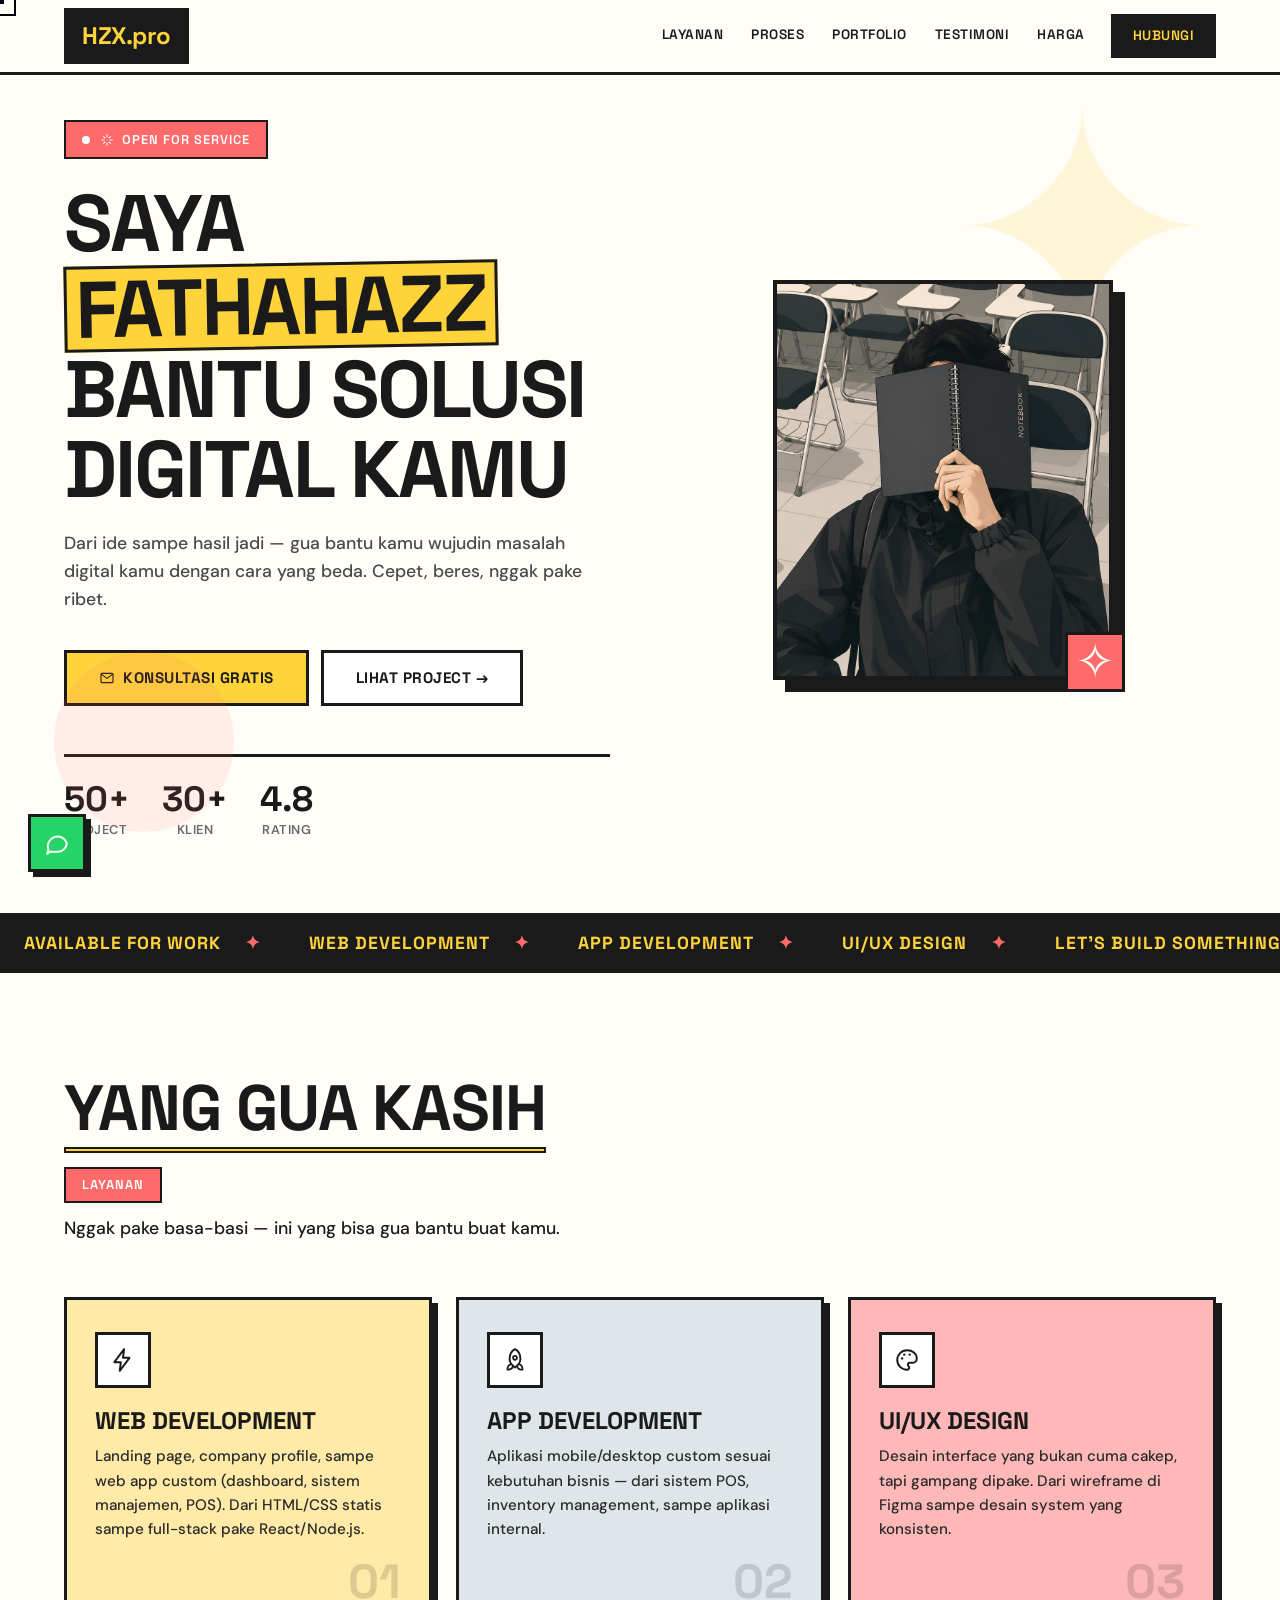
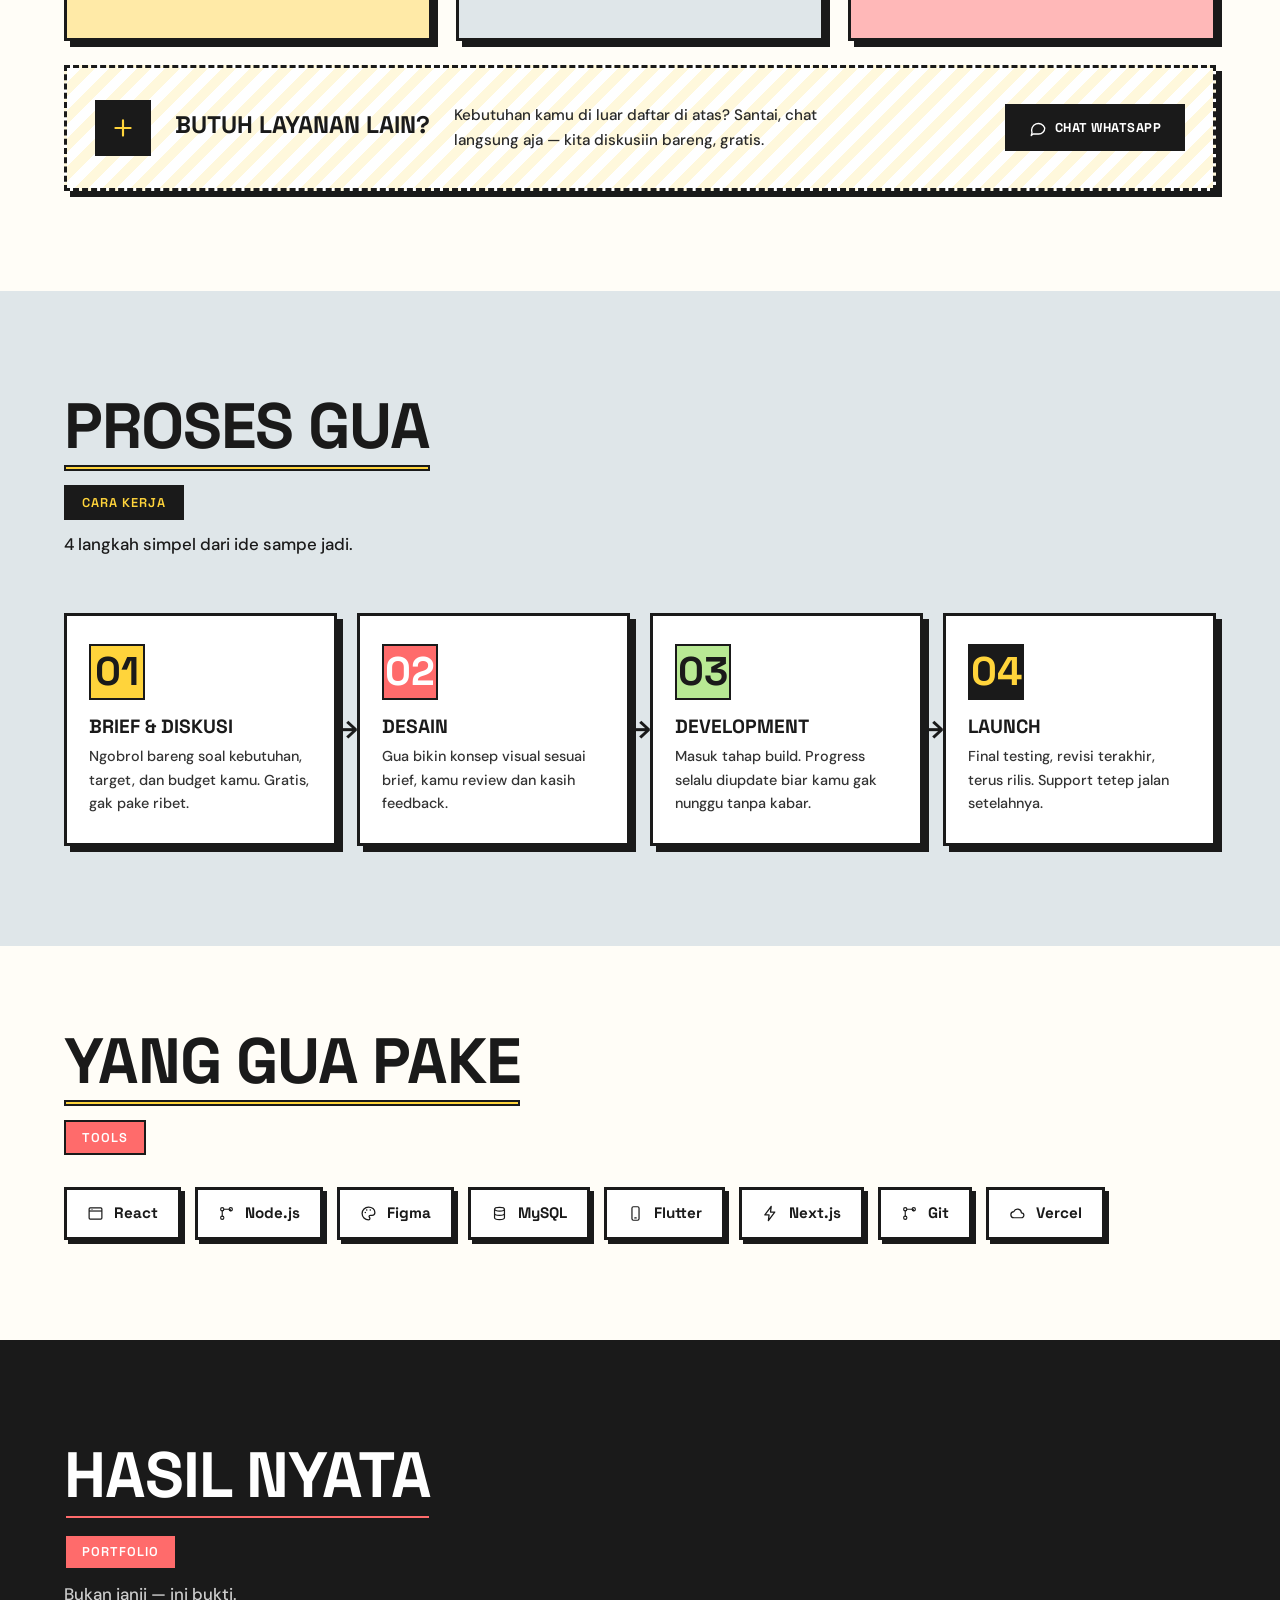
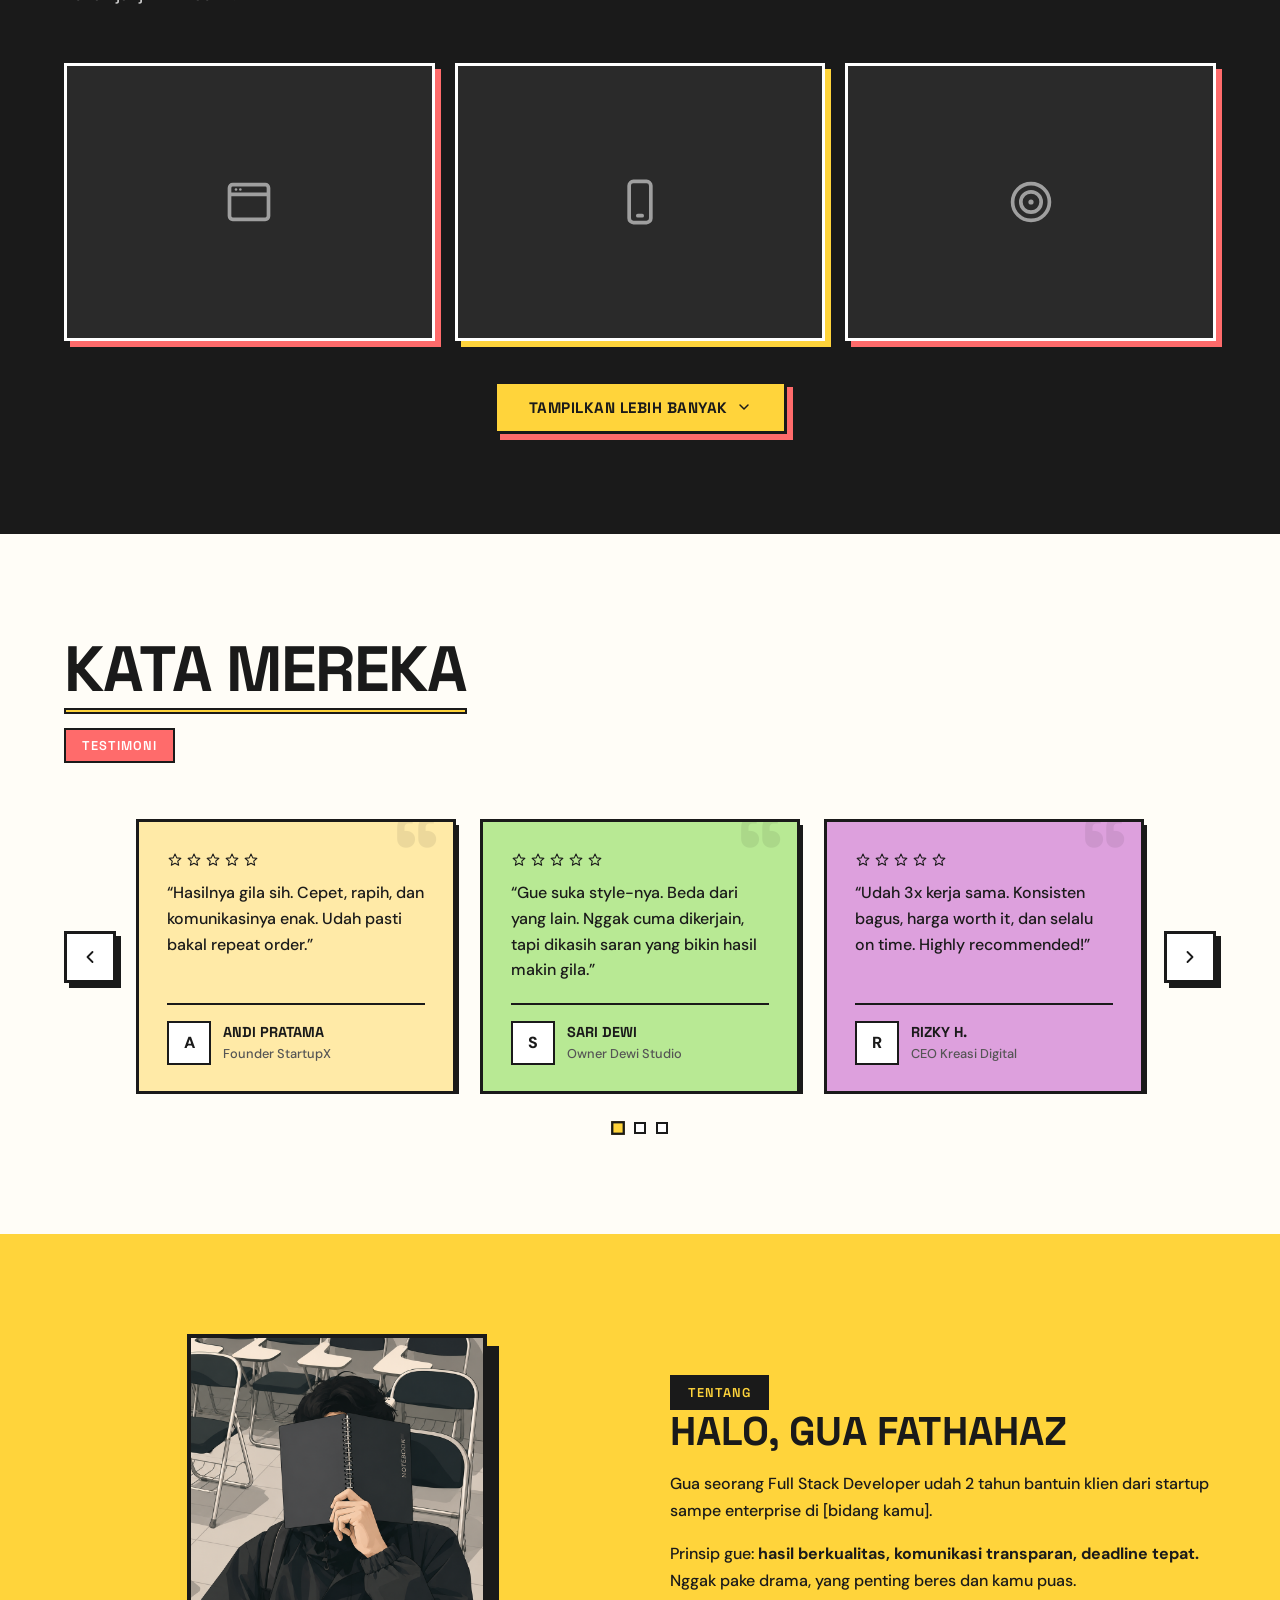
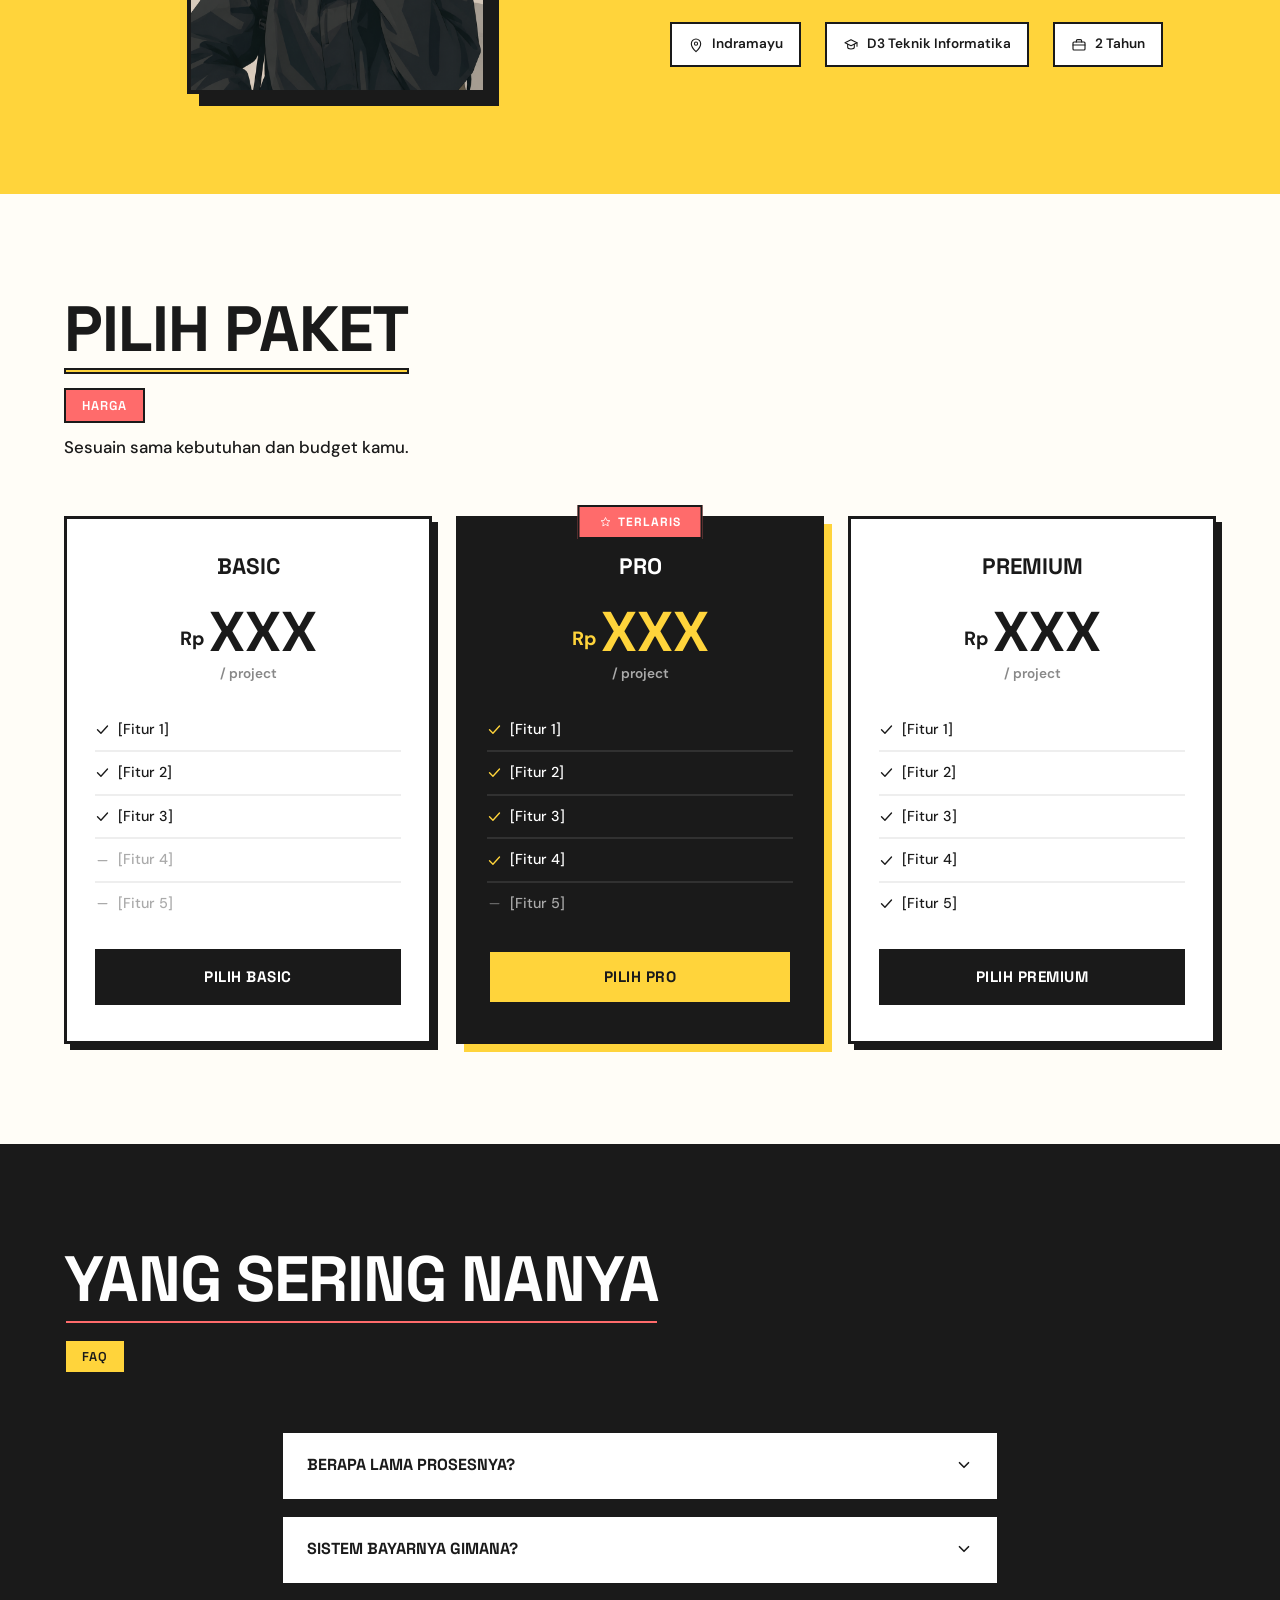
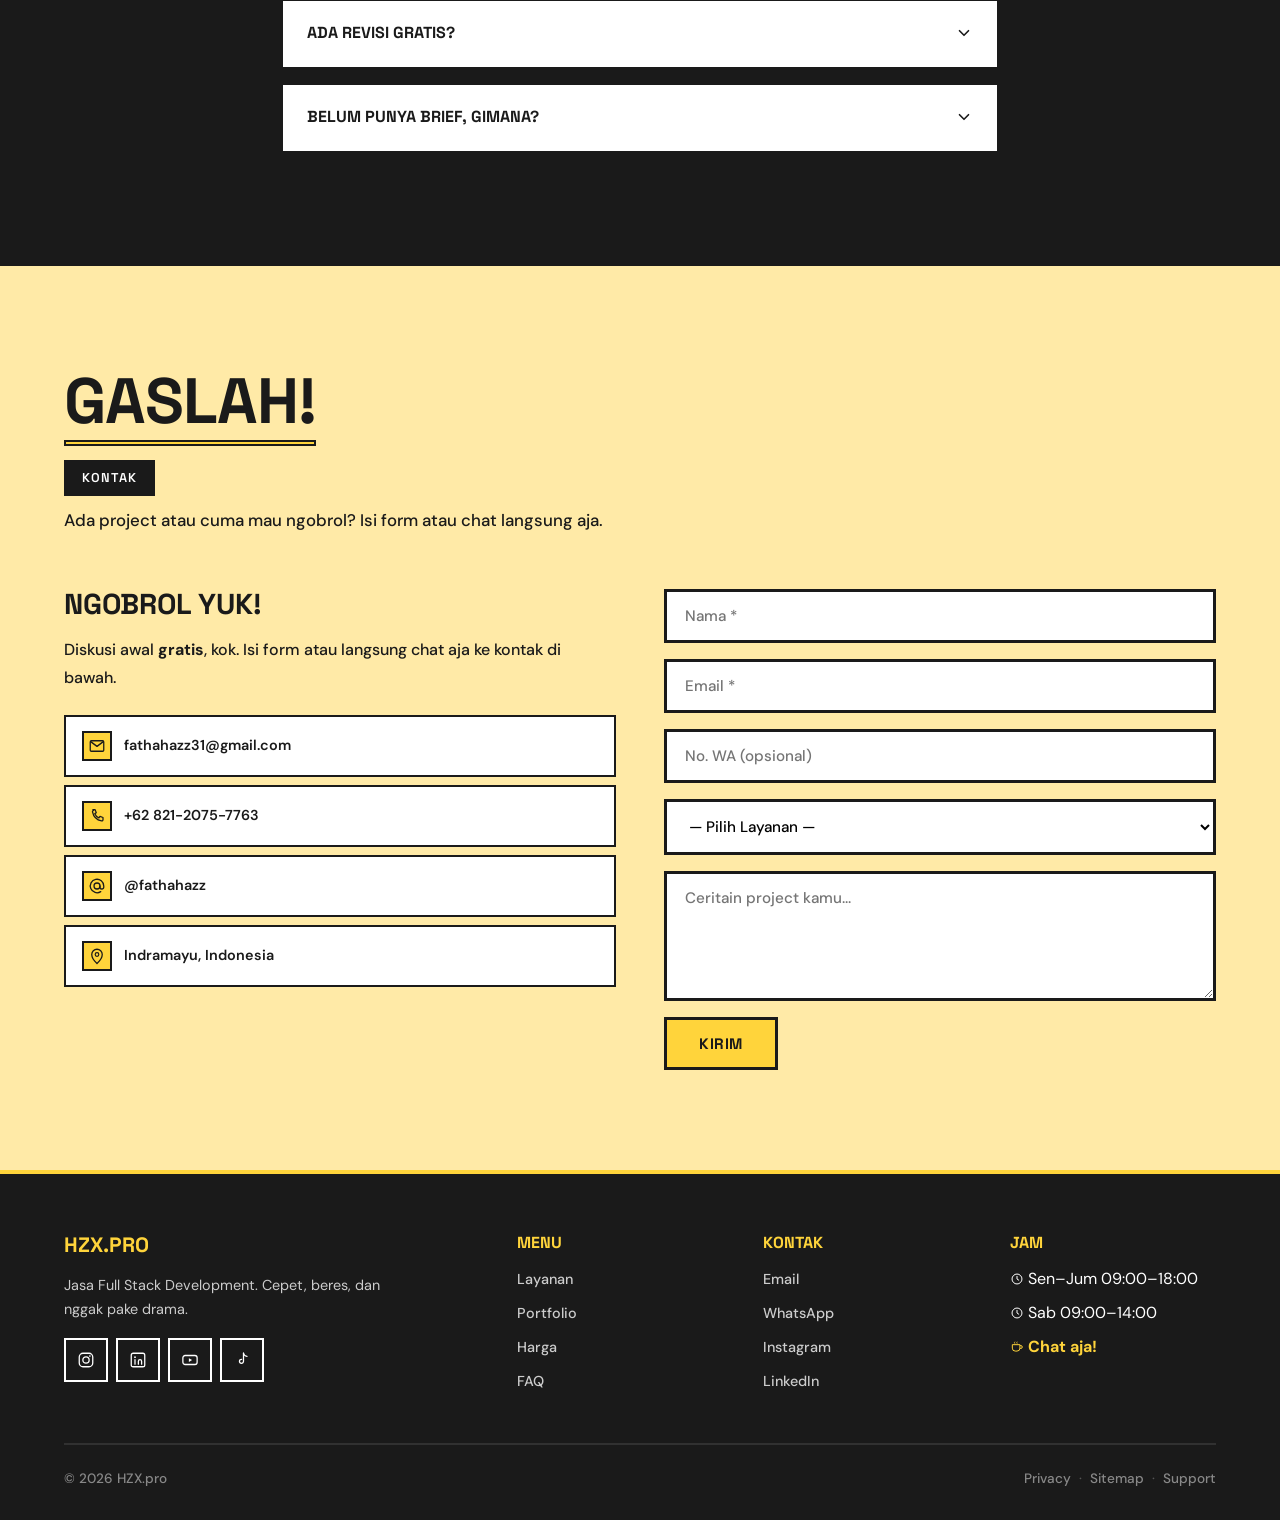
==== index.html @ 19b2bab6 "Add files via upload" ====
<!DOCTYPE html>
<html lang="id">

<head>
    <meta charset="UTF-8" />
    <meta name="viewport" content="width=device-width, initial-scale=1.0" />
    <title>HZXPro — Jasa Digital Solutions</title>
    <link rel="preconnect" href="https://fonts.googleapis.com">
    <link
        href="https://fonts.googleapis.com/css2?family=Inter:wght@700;800;900&family=Space+Grotesk:wght@500;600;700&family=DM+Sans:opsz,wght@9..40,400;9..40,500;9..40,600;9..40,700;9..40,800&display=swap"
        rel="stylesheet">
    <link rel="stylesheet" href="style.css" />
</head>

<body>

    <!-- ===== SVG ICON SPRITE (reusable, natural line icons) ===== -->
    <svg style="display:none">
        <symbol id="ic-sparkle" viewBox="0 0 24 24">
            <path d="M12 3v4M12 17v4M3 12h4M17 12h4M6 6l2.5 2.5M15.5 15.5L18 18M18 6l-2.5 2.5M8.5 15.5L6 18"
                stroke="currentColor" stroke-width="1.8" stroke-linecap="round" />
        </symbol>
        <symbol id="ic-bolt" viewBox="0 0 24 24">
            <path d="M13 2 4 14h6l-1 8 9-12h-6l1-8Z" stroke="currentColor" stroke-width="1.8" stroke-linejoin="round"
                stroke-linecap="round" fill="none" />
        </symbol>
        <symbol id="ic-rocket" viewBox="0 0 24 24">
            <path d="M12 2c3 1.5 5 5 5 9 0 2-1 4-2 5l-3 3-3-3c-1-1-2-3-2-5 0-4 2-7.5 5-9Z" stroke="currentColor"
                stroke-width="1.8" stroke-linejoin="round" fill="none" />
            <circle cx="12" cy="10" r="1.8" stroke="currentColor" stroke-width="1.6" fill="none" />
            <path d="M8 16c-2 0.5-3 2-3 5 3 0 4.5-1 5-3M16 16c2 0.5 3 2 3 5-3 0-4.5-1-5-3" stroke="currentColor"
                stroke-width="1.6" stroke-linecap="round" fill="none" />
        </symbol>
        <symbol id="ic-palette" viewBox="0 0 24 24">
            <path
                d="M12 3a9 9 0 1 0 0 18c1.2 0 2-1 2-2 0-.6-.3-1-.6-1.4-.3-.4-.6-.8-.6-1.3 0-1 .8-1.8 1.8-1.8H17a4 4 0 0 0 4-4c0-4.4-4-7.5-9-7.5Z"
                stroke="currentColor" stroke-width="1.8" stroke-linejoin="round" fill="none" />
            <circle cx="7.5" cy="10.5" r="1.1" fill="currentColor" />
            <circle cx="9.5" cy="7" r="1.1" fill="currentColor" />
            <circle cx="14.5" cy="7" r="1.1" fill="currentColor" />
        </symbol>
        <symbol id="ic-plus" viewBox="0 0 24 24">
            <path d="M12 5v14M5 12h14" stroke="currentColor" stroke-width="2" stroke-linecap="round" />
        </symbol>
        <symbol id="ic-chat" viewBox="0 0 24 24">
            <path d="M21 12a8 8 0 0 1-8 8H5.5L3 22l1-3.8A8 8 0 1 1 21 12Z" stroke="currentColor" stroke-width="1.8"
                stroke-linejoin="round" fill="none" />
        </symbol>
        <symbol id="ic-arrow-up" viewBox="0 0 24 24">
            <path d="M12 19V5M5 12l7-7 7 7" stroke="currentColor" stroke-width="2.2" stroke-linecap="round"
                stroke-linejoin="round" fill="none" />
        </symbol>
        <symbol id="ic-mail" viewBox="0 0 24 24">
            <rect x="3" y="5" width="18" height="14" rx="1.5" stroke="currentColor" stroke-width="1.7" fill="none" />
            <path d="m4 6.5 8 6 8-6" stroke="currentColor" stroke-width="1.7" stroke-linecap="round"
                stroke-linejoin="round" fill="none" />
        </symbol>
        <symbol id="ic-phone" viewBox="0 0 24 24">
            <path
                d="M6.5 3.5h3l1.5 4-2 1.5a11 11 0 0 0 5.5 5.5l1.5-2 4 1.5v3c0 1-.9 1.8-1.9 1.6-6-1.2-10.9-6-12.1-12.1-.2-1 .6-1.9 1.6-1.9Z"
                stroke="currentColor" stroke-width="1.7" stroke-linejoin="round" fill="none" />
        </symbol>
        <symbol id="ic-at" viewBox="0 0 24 24">
            <circle cx="12" cy="12" r="4" stroke="currentColor" stroke-width="1.7" fill="none" />
            <path d="M16 12v1.5a2.5 2.5 0 0 0 5 0V12a9 9 0 1 0-4 7.5" stroke="currentColor" stroke-width="1.7"
                stroke-linecap="round" fill="none" />
        </symbol>
        <symbol id="ic-pin" viewBox="0 0 24 24">
            <path d="M12 22s7-6.5 7-12a7 7 0 1 0-14 0c0 5.5 7 12 7 12Z" stroke="currentColor" stroke-width="1.7"
                stroke-linejoin="round" fill="none" />
            <circle cx="12" cy="10" r="2.4" stroke="currentColor" stroke-width="1.6" fill="none" />
        </symbol>
        <symbol id="ic-cap" viewBox="0 0 24 24">
            <path d="m12 4 9 4.5-9 4.5-9-4.5Z" stroke="currentColor" stroke-width="1.7" stroke-linejoin="round"
                fill="none" />
            <path d="M7 11v4.5c0 1.4 2.2 2.5 5 2.5s5-1.1 5-2.5V11" stroke="currentColor" stroke-width="1.6"
                stroke-linecap="round" fill="none" />
            <path d="M21 8.5V14" stroke="currentColor" stroke-width="1.6" stroke-linecap="round" />
        </symbol>
        <symbol id="ic-briefcase" viewBox="0 0 24 24">
            <rect x="3" y="7.5" width="18" height="12" rx="1.5" stroke="currentColor" stroke-width="1.7" fill="none" />
            <path d="M8 7.5V6a2 2 0 0 1 2-2h4a2 2 0 0 1 2 2v1.5M3 12h18" stroke="currentColor" stroke-width="1.7"
                stroke-linecap="round" fill="none" />
        </symbol>
        <symbol id="ic-instagram" viewBox="0 0 24 24">
            <rect x="3" y="3" width="18" height="18" rx="5" stroke="currentColor" stroke-width="1.7" fill="none" />
            <circle cx="12" cy="12" r="4.2" stroke="currentColor" stroke-width="1.7" fill="none" />
            <circle cx="17.2" cy="6.8" r="1.1" fill="currentColor" />
        </symbol>
        <symbol id="ic-linkedin" viewBox="0 0 24 24">
            <rect x="3" y="3" width="18" height="18" rx="2.5" stroke="currentColor" stroke-width="1.7" fill="none" />
            <circle cx="8" cy="8.2" r="1.2" fill="currentColor" />
            <path d="M8 11.5v6M12.5 17.5v-3.7c0-1.3.9-2.3 2.2-2.3s2.1 1 2.1 2.3v3.7" stroke="currentColor"
                stroke-width="1.7" stroke-linecap="round" fill="none" />
            <path d="M8 11.5h0" stroke="currentColor" stroke-width="1.7" />
        </symbol>
        <symbol id="ic-youtube" viewBox="0 0 24 24">
            <rect x="2.5" y="6" width="19" height="12" rx="3" stroke="currentColor" stroke-width="1.7" fill="none" />
            <path d="M10.5 9.5v5l4.3-2.5Z" fill="currentColor" />
        </symbol>
        <symbol id="ic-tiktok" viewBox="0 0 24 24">
            <path d="M14 3v10.8a2.7 2.7 0 1 1-2.5-2.7" stroke="currentColor" stroke-width="1.7" stroke-linecap="round"
                fill="none" />
            <path d="M14 3c.4 2.4 2.1 4 4.6 4.2" stroke="currentColor" stroke-width="1.7" stroke-linecap="round"
                fill="none" />
        </symbol>
        <symbol id="ic-window" viewBox="0 0 24 24">
            <rect x="3" y="4" width="18" height="16" rx="1.5" stroke="currentColor" stroke-width="1.7" fill="none" />
            <path d="M3 8.5h18" stroke="currentColor" stroke-width="1.7" />
            <circle cx="6" cy="6.2" r=".6" fill="currentColor" />
            <circle cx="8" cy="6.2" r=".6" fill="currentColor" />
        </symbol>
        <symbol id="ic-mobile" viewBox="0 0 24 24">
            <rect x="7" y="2.5" width="10" height="19" rx="2" stroke="currentColor" stroke-width="1.7" fill="none" />
            <path d="M11 18.3h2" stroke="currentColor" stroke-width="1.7" stroke-linecap="round" />
        </symbol>
        <symbol id="ic-target" viewBox="0 0 24 24">
            <circle cx="12" cy="12" r="8.5" stroke="currentColor" stroke-width="1.7" fill="none" />
            <circle cx="12" cy="12" r="4.7" stroke="currentColor" stroke-width="1.7" fill="none" />
            <circle cx="12" cy="12" r="1.2" fill="currentColor" />
        </symbol>
        <symbol id="ic-camera" viewBox="0 0 24 24">
            <path d="M4 8h3l1.5-2h7L17 8h3a1 1 0 0 1 1 1v9a1 1 0 0 1-1 1H4a1 1 0 0 1-1-1V9a1 1 0 0 1 1-1Z"
                stroke="currentColor" stroke-width="1.7" stroke-linejoin="round" fill="none" />
            <circle cx="12" cy="13" r="3.3" stroke="currentColor" stroke-width="1.7" fill="none" />
        </symbol>
        <symbol id="ic-pencil" viewBox="0 0 24 24">
            <path d="m4 20 1-4.5L15.5 5 19 8.5 8.5 19 4 20Z" stroke="currentColor" stroke-width="1.7"
                stroke-linejoin="round" fill="none" />
            <path d="M13.5 6.7 17.3 10.5" stroke="currentColor" stroke-width="1.7" stroke-linecap="round" />
        </symbol>
        <symbol id="ic-star" viewBox="0 0 24 24">
            <path d="m12 3 2.6 5.8 6.2.6-4.7 4.2 1.4 6.2L12 16.9 6.5 19.8l1.4-6.2L3.2 9.4l6.2-.6Z" stroke="currentColor"
                stroke-width="1.6" stroke-linejoin="round" fill="none" />
        </symbol>
        <symbol id="ic-user" viewBox="0 0 24 24">
            <circle cx="12" cy="8" r="4" stroke="currentColor" stroke-width="1.7" fill="none" />
            <path d="M4.5 20c1.2-4 4-6 7.5-6s6.3 2 7.5 6" stroke="currentColor" stroke-width="1.7"
                stroke-linecap="round" fill="none" />
        </symbol>
        <symbol id="ic-check" viewBox="0 0 24 24">
            <path d="m4 12.5 5.5 5.5L20 6.5" stroke="currentColor" stroke-width="2.2" stroke-linecap="round"
                stroke-linejoin="round" fill="none" />
        </symbol>
        <symbol id="ic-minus" viewBox="0 0 24 24">
            <path d="M5 12h14" stroke="currentColor" stroke-width="2" stroke-linecap="round" />
        </symbol>
        <symbol id="ic-chevron" viewBox="0 0 24 24">
            <path d="m6 9 6 6 6-6" stroke="currentColor" stroke-width="2.2" stroke-linecap="round"
                stroke-linejoin="round" fill="none" />
        </symbol>
        <symbol id="ic-chevron-left" viewBox="0 0 24 24">
            <path d="m15 6-6 6 6 6" stroke="currentColor" stroke-width="2.2" stroke-linecap="round"
                stroke-linejoin="round" fill="none" />
        </symbol>
        <symbol id="ic-chevron-right" viewBox="0 0 24 24">
            <path d="m9 6 6 6-6 6" stroke="currentColor" stroke-width="2.2" stroke-linecap="round"
                stroke-linejoin="round" fill="none" />
        </symbol>
        <symbol id="ic-clock" viewBox="0 0 24 24">
            <circle cx="12" cy="12" r="8.5" stroke="currentColor" stroke-width="1.7" fill="none" />
            <path d="M12 7.5V12l3 2" stroke="currentColor" stroke-width="1.7" stroke-linecap="round" fill="none" />
        </symbol>
        <symbol id="ic-coffee" viewBox="0 0 24 24">
            <path d="M4 8h13v6a5 5 0 0 1-5 5H9a5 5 0 0 1-5-5V8Z" stroke="currentColor" stroke-width="1.7"
                stroke-linejoin="round" fill="none" />
            <path d="M17 9.5h1.5a2.5 2.5 0 0 1 0 5H17" stroke="currentColor" stroke-width="1.7" fill="none" />
            <path d="M8 3.5c-.6.8-.6 1.4 0 2.2M12 3.5c-.6.8-.6 1.4 0 2.2" stroke="currentColor" stroke-width="1.5"
                stroke-linecap="round" />
        </symbol>
        <symbol id="ic-git" viewBox="0 0 24 24">
            <circle cx="6" cy="6" r="2.3" stroke="currentColor" stroke-width="1.6" fill="none" />
            <circle cx="6" cy="18" r="2.3" stroke="currentColor" stroke-width="1.6" fill="none" />
            <circle cx="18" cy="6" r="2.3" stroke="currentColor" stroke-width="1.6" fill="none" />
            <path d="M6 8.3v7.4M8.3 6H16a2 2 0 0 1 2 2v0" stroke="currentColor" stroke-width="1.6"
                stroke-linecap="round" fill="none" />
        </symbol>
        <symbol id="ic-cloud" viewBox="0 0 24 24">
            <path d="M7 18h10.5a3.5 3.5 0 0 0 0-7 5.5 5.5 0 0 0-10.6-1.7A4 4 0 0 0 7 18Z" stroke="currentColor"
                stroke-width="1.7" stroke-linejoin="round" fill="none" />
        </symbol>
        <symbol id="ic-db" viewBox="0 0 24 24">
            <ellipse cx="12" cy="6" rx="7" ry="2.6" stroke="currentColor" stroke-width="1.7" fill="none" />
            <path d="M5 6v6c0 1.4 3.1 2.6 7 2.6s7-1.2 7-2.6V6M5 12v6c0 1.4 3.1 2.6 7 2.6s7-1.2 7-2.6v-6"
                stroke="currentColor" stroke-width="1.7" fill="none" />
        </symbol>
    </svg>

    <!-- ===== CUSTOM CURSOR ===== -->
    <div class="cursor-dot" id="cursorDot"></div>
    <div class="cursor-outline" id="cursorOutline"></div>
    <div class="scroll-progress" id="scrollProgress"></div>

    <!-- ===== NAVBAR ===== -->
    <nav class="navbar" id="navbar">
        <div class="container">
            <a href="index.html" class="logo">HZX.pro</a>
            <div class="nav-links" id="navLinks">
                <a href="#services">Layanan</a>
                <a href="#process">Proses</a>
                <a href="#portfolio">Portfolio</a>
                <a href="#testimonials">Testimoni</a>
                <a href="#pricing">Harga</a>
                <a href="#contact" class="nav-cta">Hubungi</a>
            </div>
            <button class="hamburger" id="hamburger" aria-label="Menu">
                <span></span><span></span><span></span>
            </button>
        </div>
    </nav>

    <!-- ===== HERO ===== -->
    <section class="hero" id="home">
        <div class="container hero-grid">
            <div>
                <div class="hero-badge"><svg class="ic" width="14" height="14">
                        <use href="#ic-sparkle" /></svg> OPEN FOR SERVICE</div>
                <h1>
                    SAYA <span class="highlight">FATHAHAZZ</span><br />
                    BANTU SOLUSI DIGITAL KAMU
                </h1>
                <p>
                    Dari ide sampe hasil jadi — gua bantu kamu wujudin masalah digital kamu
                    dengan cara yang beda. Cepet, beres, nggak pake ribet.
                </p>
                <div class="hero-buttons">
                    <a href="#contact" class="neo-btn neo-btn-primary"><svg class="ic" width="16" height="16">
                            <use href="#ic-mail" /></svg> Konsultasi Gratis</a>
                    <a href="#portfolio" class="neo-btn">Lihat Project →</a>
                </div>
                <div class="hero-stats">
                    <div><span class="num">50+</span><span class="lbl">Project</span></div>
                    <div><span class="num">30+</span><span class="lbl">Klien</span></div>
                    <div><span class="num">4.8</span><span class="lbl">Rating</span></div>
                </div>
            </div>
            <div class="hero-image">
                <div class="avatar-box">
                    <div class="avatar-frame">
                        <img src="asset/hazz1.png" alt="Avatar" class="avatar" />
                    </div>
                </div>
            </div>
        </div>
    </section>

    <!-- ===== MARQUEE ===== -->
    <div class="marquee-strip">
        <div class="marquee-track">
            <span>Available For Work</span>
            <span>Web Development</span>
            <span>App Development</span>
            <span>UI/UX Design</span>
            <span>Let's Build Something</span>
            <span>Available For Work</span>
            <span>Web Development</span>
            <span>App Development</span>
            <span>UI/UX Design</span>
            <span>Let's Build Something</span>
        </div>
    </div>

    <!-- ===== LAYANAN ===== -->
    <section class="services" id="services">
        <div class="container">
            <div class="section-header reveal">
                <h2 class="section-title">Yang Gua Kasih</h2>
                <span class="neo-tag" style="background:#FF6B6B;">Layanan</span>
                <p style="font-weight:500;font-size:1.1rem;margin-top:12px;max-width:500px;">Nggak pake basa-basi — ini
                    yang bisa gua bantu buat kamu.</p>
            </div>
            <div class="services-grid">
                <div class="service-card reveal">
                    <div class="service-icon"><svg class="ic" width="26" height="26">
                            <use href="#ic-bolt" /></svg></div>
                    <h3>Web Development</h3>
                    <p>Landing page, company profile, sampe web app custom (dashboard, sistem manajemen, POS). Dari
                        HTML/CSS statis sampe full-stack pake React/Node.js.</p>
                    <div class="service-num">01</div>
                </div>
                <div class="service-card reveal">
                    <div class="service-icon"><svg class="ic" width="26" height="26">
                            <use href="#ic-rocket" /></svg></div>
                    <h3>App Development</h3>
                    <p>Aplikasi mobile/desktop custom sesuai kebutuhan bisnis — dari sistem POS, inventory management,
                        sampe aplikasi internal.</p>
                    <div class="service-num">02</div>
                </div>
                <div class="service-card reveal">
                    <div class="service-icon"><svg class="ic" width="26" height="26">
                            <use href="#ic-palette" /></svg></div>
                    <h3>UI/UX Design</h3>
                    <p>Desain interface yang bukan cuma cakep, tapi gampang dipake. Dari wireframe di Figma sampe desain
                        system yang konsisten.</p>
                    <div class="service-num">03</div>
                </div>
                <a href="https://wa.me/6282110757763?text=Halo%2C%20gua%20mau%20nanya%20soal%20layanan%20di%20luar%20yang%20tercantum%20di%20web."
                    target="_blank" rel="noopener" class="service-card service-card-custom reveal">
                    <div class="service-icon service-icon-custom"><svg class="ic" width="26" height="26">
                            <use href="#ic-plus" /></svg></div>
                    <h3>Butuh Layanan Lain?</h3>
                    <p>Kebutuhan kamu di luar daftar di atas? Santai, chat langsung aja — kita diskusiin bareng, gratis.
                    </p>
                    <div class="service-num-cta">
                        <svg class="ic" width="18" height="18">
                            <use href="#ic-chat" /></svg>
                        Chat WhatsApp
                    </div>
                </a>
            </div>
        </div>
    </section>

    <!-- ===== PROSES KERJA ===== -->
    <section class="process" id="process">
        <div class="container">
            <div class="section-header reveal">
                <h2 class="section-title">Proses Gua</h2>
                <span class="neo-tag" style="background:#1a1a1a; color:#FFD43B;">Cara Kerja</span>
                <p style="font-weight:500;font-size:1.05rem;margin-top:12px;max-width:500px;">4 langkah simpel dari ide
                    sampe jadi.</p>
            </div>
            <div class="process-steps">
                <div class="process-step reveal">
                    <div class="step-num">01</div>
                    <h3>Brief & Diskusi</h3>
                    <p>Ngobrol bareng soal kebutuhan, target, dan budget kamu. Gratis, gak pake ribet.</p>
                    <span class="process-arrow">→</span>
                </div>
                <div class="process-step reveal">
                    <div class="step-num">02</div>
                    <h3>Desain</h3>
                    <p>Gua bikin konsep visual sesuai brief, kamu review dan kasih feedback.</p>
                    <span class="process-arrow">→</span>
                </div>
                <div class="process-step reveal">
                    <div class="step-num">03</div>
                    <h3>Development</h3>
                    <p>Masuk tahap build. Progress selalu diupdate biar kamu gak nunggu tanpa kabar.</p>
                    <span class="process-arrow">→</span>
                </div>
                <div class="process-step reveal">
                    <div class="step-num">04</div>
                    <h3>Launch</h3>
                    <p>Final testing, revisi terakhir, terus rilis. Support tetep jalan setelahnya.</p>
                </div>
            </div>
        </div>
    </section>

    <!-- ===== TECH STACK ===== -->
    <section class="stack" id="stack">
        <div class="container">
            <div class="section-header reveal" style="margin-bottom:32px;">
                <h2 class="section-title">Yang Gua Pake</h2>
                <span class="neo-tag" style="background:#FF6B6B;">Tools</span>
            </div>
            <div class="stack-badges reveal">
                <span class="stack-badge"><svg class="ic" width="17" height="17">
                        <use href="#ic-window" /></svg> React</span>
                <span class="stack-badge"><svg class="ic" width="17" height="17">
                        <use href="#ic-git" /></svg> Node.js</span>
                <span class="stack-badge"><svg class="ic" width="17" height="17">
                        <use href="#ic-palette" /></svg> Figma</span>
                <span class="stack-badge"><svg class="ic" width="17" height="17">
                        <use href="#ic-db" /></svg> MySQL</span>
                <span class="stack-badge"><svg class="ic" width="17" height="17">
                        <use href="#ic-mobile" /></svg> Flutter</span>
                <span class="stack-badge"><svg class="ic" width="17" height="17">
                        <use href="#ic-bolt" /></svg> Next.js</span>
                <span class="stack-badge"><svg class="ic" width="17" height="17">
                        <use href="#ic-git" /></svg> Git</span>
                <span class="stack-badge"><svg class="ic" width="17" height="17">
                        <use href="#ic-cloud" /></svg> Vercel</span>
            </div>
        </div>
    </section>

    <!-- ===== PORTFOLIO ===== -->
    <section class="portfolio" id="portfolio">
        <div class="container">
            <div class="section-header reveal">
                <h2 class="section-title">Hasil Nyata</h2>
                <span class="neo-tag" style="background:#FF6B6B;">Portfolio</span>
                <p style="font-weight:500;font-size:1.05rem;margin-top:12px;color:#ccc;max-width:500px;">Bukan janji —
                    ini bukti.</p>
            </div>
            <div class="portfolio-grid" id="portfolioGrid">
                <div class="portfolio-item reveal">
                    <svg class="ic port-icon" width="52" height="52">
                        <use href="#ic-window" /></svg>
                    <div class="overlay">
                        <h4>Project 1</h4>
                        <p>Kategori — 2026</p>
                        <div class="overlay-btns"><a href="#" class="demo-btn" target="_blank" rel="noopener">Demo
                                →</a><a href="case-study.html" class="detail-btn">Detail</a></div>
                    </div>
                </div>
                <div class="portfolio-item reveal">
                    <svg class="ic port-icon" width="52" height="52">
                        <use href="#ic-mobile" /></svg>
                    <div class="overlay">
                        <h4>Project 2</h4>
                        <p>Kategori — 2026</p>
                        <div class="overlay-btns"><a href="#" class="demo-btn" target="_blank" rel="noopener">Demo
                                →</a><a href="case-study.html" class="detail-btn">Detail</a></div>
                    </div>
                </div>
                <div class="portfolio-item reveal">
                    <svg class="ic port-icon" width="52" height="52">
                        <use href="#ic-target" /></svg>
                    <div class="overlay">
                        <h4>Project 3</h4>
                        <p>Kategori — 2026</p>
                        <div class="overlay-btns"><a href="#" class="demo-btn" target="_blank" rel="noopener">Demo
                                →</a><a href="case-study.html" class="detail-btn">Detail</a></div>
                    </div>
                </div>
                <div class="portfolio-item reveal portfolio-extra">
                    <svg class="ic port-icon" width="52" height="52">
                        <use href="#ic-camera" /></svg>
                    <div class="overlay">
                        <h4>Project 4</h4>
                        <p>Kategori — 2026</p>
                        <div class="overlay-btns"><a href="#" class="demo-btn" target="_blank" rel="noopener">Demo
                                →</a><a href="case-study.html" class="detail-btn">Detail</a></div>
                    </div>
                </div>
                <div class="portfolio-item reveal portfolio-extra">
                    <svg class="ic port-icon" width="52" height="52">
                        <use href="#ic-pencil" /></svg>
                    <div class="overlay">
                        <h4>Project 5</h4>
                        <p>Kategori — 2026</p>
                        <div class="overlay-btns"><a href="#" class="demo-btn" target="_blank" rel="noopener">Demo
                                →</a><a href="case-study.html" class="detail-btn">Detail</a></div>
                    </div>
                </div>
                <div class="portfolio-item reveal portfolio-extra">
                    <svg class="ic port-icon" width="52" height="52">
                        <use href="#ic-rocket" /></svg>
                    <div class="overlay">
                        <h4>Project 6</h4>
                        <p>Kategori — 2026</p>
                        <div class="overlay-btns"><a href="#" class="demo-btn" target="_blank" rel="noopener">Demo
                                →</a><a href="case-study.html" class="detail-btn">Detail</a></div>
                    </div>
                </div>
            </div>
            <div class="portfolio-more-wrap">
                <button class="neo-btn neo-btn-primary" id="portfolioMoreBtn">
                    Tampilkan Lebih Banyak
                    <svg class="ic" width="16" height="16" id="portfolioMoreIcon">
                        <use href="#ic-chevron" /></svg>
                </button>
            </div>
        </div>
    </section>

    <!-- ===== TESTIMONIALS ===== -->
    <section class="testimonials" id="testimonials">
        <div class="container">
            <div class="section-header reveal">
                <h2 class="section-title">Kata Mereka</h2>
                <span class="neo-tag" style="background:#FF6B6B;">Testimoni</span>
            </div>

            <div class="testi-carousel reveal" id="testiCarousel">
                <button class="testi-arrow testi-arrow-left" id="testiPrev" aria-label="Sebelumnya">
                    <svg class="ic" width="20" height="20">
                        <use href="#ic-chevron-left" /></svg>
                </button>
                <div class="testi-viewport" id="testiViewport">
                    <div class="testi-track" id="testiTrack"></div>
                </div>
                <button class="testi-arrow testi-arrow-right" id="testiNext" aria-label="Selanjutnya">
                    <svg class="ic" width="20" height="20">
                        <use href="#ic-chevron-right" /></svg>
                </button>
            </div>
            <div class="testi-dots" id="testiDots"></div>
        </div>
    </section>

    <!-- ===== TENTANG ===== -->
    <section class="about" id="about">
        <div class="container about-grid">
            <div class="about-image reveal">
                <div class="avatar-big">
                    <div class="avatar-big-frame">
                        <img src="asset/hazz1.png" alt="Foto" class="avatar-big-img" />
                    </div>
                </div>
            </div>
            <div class="reveal">
                <span class="neo-tag" style="background:#1a1a1a; color:#FFD43B;">Tentang</span>
                <h2>HALO, GUA FATHAHAZ</h2>
                <p>Gua seorang Full Stack Developer udah 2 tahun bantuin klien dari startup sampe enterprise di [bidang
                    kamu].</p>
                <p>Prinsip gue: <strong>hasil berkualitas, komunikasi transparan, deadline tepat.</strong> Nggak pake
                    drama, yang penting beres dan kamu puas.</p>
                <div class="about-details">
                    <div><svg class="ic" width="16" height="16">
                            <use href="#ic-pin" /></svg> Indramayu</div>
                    <div><svg class="ic" width="16" height="16">
                            <use href="#ic-cap" /></svg> D3 Teknik Informatika</div>
                    <div><svg class="ic" width="16" height="16">
                            <use href="#ic-briefcase" /></svg> 2 Tahun</div>
                </div>
            </div>
        </div>
    </section>

    <!-- ===== HARGA ===== -->
    <section class="pricing" id="pricing">
        <div class="container">
            <div class="section-header reveal">
                <h2 class="section-title">Pilih Paket</h2>
                <span class="neo-tag" style="background:#FF6B6B;">Harga</span>
                <p style="font-weight:500;font-size:1.05rem;margin-top:12px;">Sesuain sama kebutuhan dan budget kamu.
                </p>
            </div>
            <div class="pricing-grid">
                <div class="price-card reveal">
                    <h3>Basic</h3>
                    <div class="price-wrap">
                        <span class="currency">Rp</span>
                        <span class="price">XXX</span>
                        <span class="period">/ project</span>
                    </div>
                    <ul>
                        <li><svg class="ic" width="15" height="15">
                                <use href="#ic-check" /></svg> [Fitur 1]</li>
                        <li><svg class="ic" width="15" height="15">
                                <use href="#ic-check" /></svg> [Fitur 2]</li>
                        <li><svg class="ic" width="15" height="15">
                                <use href="#ic-check" /></svg> [Fitur 3]</li>
                        <li class="unavail"><svg class="ic" width="15" height="15">
                                <use href="#ic-minus" /></svg> [Fitur 4]</li>
                        <li class="unavail"><svg class="ic" width="15" height="15">
                                <use href="#ic-minus" /></svg> [Fitur 5]</li>
                    </ul>
                    <a href="#contact" class="neo-btn neo-btn-dark">Pilih Basic</a>
                </div>
                <div class="price-card featured reveal">
                    <span class="popular-badge"><svg class="ic" width="12" height="12">
                            <use href="#ic-star" /></svg> TERLARIS</span>
                    <h3>Pro</h3>
                    <div class="price-wrap">
                        <span class="currency">Rp</span>
                        <span class="price">XXX</span>
                        <span class="period">/ project</span>
                    </div>
                    <ul>
                        <li><svg class="ic" width="15" height="15">
                                <use href="#ic-check" /></svg> [Fitur 1]</li>
                        <li><svg class="ic" width="15" height="15">
                                <use href="#ic-check" /></svg> [Fitur 2]</li>
                        <li><svg class="ic" width="15" height="15">
                                <use href="#ic-check" /></svg> [Fitur 3]</li>
                        <li><svg class="ic" width="15" height="15">
                                <use href="#ic-check" /></svg> [Fitur 4]</li>
                        <li class="unavail"><svg class="ic" width="15" height="15">
                                <use href="#ic-minus" /></svg> [Fitur 5]</li>
                    </ul>
                    <a href="#contact" class="neo-btn neo-btn-primary">Pilih Pro</a>
                </div>
                <div class="price-card reveal">
                    <h3>Premium</h3>
                    <div class="price-wrap">
                        <span class="currency">Rp</span>
                        <span class="price">XXX</span>
                        <span class="period">/ project</span>
                    </div>
                    <ul>
                        <li><svg class="ic" width="15" height="15">
                                <use href="#ic-check" /></svg> [Fitur 1]</li>
                        <li><svg class="ic" width="15" height="15">
                                <use href="#ic-check" /></svg> [Fitur 2]</li>
                        <li><svg class="ic" width="15" height="15">
                                <use href="#ic-check" /></svg> [Fitur 3]</li>
                        <li><svg class="ic" width="15" height="15">
                                <use href="#ic-check" /></svg> [Fitur 4]</li>
                        <li><svg class="ic" width="15" height="15">
                                <use href="#ic-check" /></svg> [Fitur 5]</li>
                    </ul>
                    <a href="#contact" class="neo-btn neo-btn-dark">Pilih Premium</a>
                </div>
            </div>
        </div>
    </section>

    <!-- ===== FAQ ===== -->
    <section class="faq-section" id="faq">
        <div class="container">
            <div class="section-header reveal">
                <h2 class="section-title">Yang Sering Nanya</h2>
                <span class="neo-tag" style="background:#FFD43B; color:#1a1a1a;">FAQ</span>
            </div>
            <div class="faq-list">
                <div class="faq-item reveal">
                    <div class="faq-question">
                        Berapa lama prosesnya?
                        <span class="chevron"><svg class="ic" width="18" height="18">
                                <use href="#ic-chevron" /></svg></span>
                    </div>
                    <div class="faq-answer">
                        Tergantung kompleksitas project. Rata-rata 3–7 hari kerja. Pasti kita diskusi timeline dulu biar
                        cocok.
                    </div>
                </div>
                <div class="faq-item reveal">
                    <div class="faq-question">
                        Sistem bayarnya gimana?
                        <span class="chevron"><svg class="ic" width="18" height="18">
                                <use href="#ic-chevron" /></svg></span>
                    </div>
                    <div class="faq-answer">
                        50% DP dulu, 50% setelah kamu puas. Bisa transfer bank atau e-wallet.
                    </div>
                </div>
                <div class="faq-item reveal">
                    <div class="faq-question">
                        Ada revisi gratis?
                        <span class="chevron"><svg class="ic" width="18" height="18">
                                <use href="#ic-chevron" /></svg></span>
                    </div>
                    <div class="faq-answer">
                        Pasti! Tiap paket include 2–3x revisi. Kalau lebih, diskusi dulu aja.
                    </div>
                </div>
                <div class="faq-item reveal">
                    <div class="faq-question">
                        Belum punya brief, gimana?
                        <span class="chevron"><svg class="ic" width="18" height="18">
                                <use href="#ic-chevron" /></svg></span>
                    </div>
                    <div class="faq-answer">
                        Santuy, gua bisa bantu bikin brief bareng lewat chat — gratis.
                    </div>
                </div>
            </div>
        </div>
    </section>

    <!-- ===== CONTACT ===== -->
    <section class="contact" id="contact">
        <div class="container">
            <div class="section-header reveal">
                <h2 class="section-title">Gaslah!</h2>
                <span class="neo-tag" style="background:#1a1a1a; color:#fff;">Kontak</span>
                <p style="font-weight:500;font-size:1.05rem;margin-top:12px;">Ada project atau cuma mau ngobrol? Isi
                    form atau chat langsung aja.</p>
            </div>
            <div class="contact-grid">
                <div class="contact-info reveal">
                    <h3>Ngobrol Yuk!</h3>
                    <p>Diskusi awal <strong>gratis</strong>, kok. Isi form atau langsung chat aja ke kontak di bawah.
                    </p>
                    <div class="info-item"><span class="ic-wrap"><svg class="ic" width="18" height="18">
                                <use href="#ic-mail" /></svg></span> fathahazz31@gmail.com</div>
                    <div class="info-item"><span class="ic-wrap"><svg class="ic" width="18" height="18">
                                <use href="#ic-phone" /></svg></span> +62 821-2075-7763</div>
                    <div class="info-item"><span class="ic-wrap"><svg class="ic" width="18" height="18">
                                <use href="#ic-at" /></svg></span> @fathahazz</div>
                    <div class="info-item"><span class="ic-wrap"><svg class="ic" width="18" height="18">
                                <use href="#ic-pin" /></svg></span> Indramayu, Indonesia</div>
                </div>
                <form class="contact-form reveal" id="contactForm">
                    <input type="text" id="nama" placeholder="Nama *" required />
                    <input type="email" id="email" placeholder="Email *" required />
                    <input type="text" id="wa" placeholder="No. WA (opsional)" />

                    <select id="layanan">
                        <option value="">— Pilih Layanan —</option>
                        <option>Web Development</option>
                        <option>App Development</option>
                        <option>UI/UX Design</option>
                        <option>Lainnya</option>
                    </select>

                    <textarea id="pesan" placeholder="Ceritain project kamu..." required></textarea>

                    <button type="submit" class="neo-btn neo-btn-primary">
                        Kirim
                    </button>
                </form>

            </div>
        </div>
    </section>

    <!-- ===== FOOTER ===== -->
    <footer class="footer">
        <div class="container">
            <div class="footer-grid">
                <div>
                    <h4 style="font-size:1.3rem;">HZX.pro</h4>
                    <p>Jasa Full Stack Development. Cepet, beres, dan nggak pake drama.</p>
                    <div class="social-links">
                        <a href="#" aria-label="Instagram"><svg class="ic" width="18" height="18">
                                <use href="#ic-instagram" /></svg></a>
                        <a href="#" aria-label="LinkedIn"><svg class="ic" width="18" height="18">
                                <use href="#ic-linkedin" /></svg></a>
                        <a href="#" aria-label="YouTube"><svg class="ic" width="18" height="18">
                                <use href="#ic-youtube" /></svg></a>
                        <a href="#" aria-label="TikTok"><svg class="ic" width="18" height="18">
                                <use href="#ic-tiktok" /></svg></a>
                    </div>
                </div>
                <div>
                    <h4>Menu</h4>
                    <ul>
                        <li><a href="#services">Layanan</a></li>
                        <li><a href="#portfolio">Portfolio</a></li>
                        <li><a href="#pricing">Harga</a></li>
                        <li><a href="#faq">FAQ</a></li>
                    </ul>
                </div>
                <div>
                    <h4>Kontak</h4>
                    <ul>
                        <li><a href="mailto:fathahazz31@gmail.com">Email</a></li>
                        <li><a href="https://wa.me/6282110757763" target="_blank" rel="noopener">WhatsApp</a></li>
                        <li><a href="https://instagram.com/fathahazz" target="_blank" rel="noopener">Instagram</a></li>
                        <li><a href="https://linkedin.com/in/fathahazz" target="_blank" rel="noopener">LinkedIn</a></li>
                    </ul>
                </div>
                <div>
                    <h4>Jam</h4>
                    <ul>
                        <li><svg class="ic" width="14" height="14" style="vertical-align:-2px;margin-right:4px;">
                                <use href="#ic-clock" /></svg>Sen–Jum 09:00–18:00</li>
                        <li><svg class="ic" width="14" height="14" style="vertical-align:-2px;margin-right:4px;">
                                <use href="#ic-clock" /></svg>Sab 09:00–14:00</li>
                        <li style="color:#FFD43B;font-weight:700;"><svg class="ic" width="14" height="14"
                                style="vertical-align:-2px;margin-right:4px;">
                                <use href="#ic-coffee" /></svg>Chat aja!</li>
                    </ul>
                </div>
            </div>
            <div class="footer-bottom">
                <span>© 2026 HZX.pro</span>
                <span style="display:flex; gap:8px; align-items:center;">
                    <a href="privacy.html">Privacy</a>
                    <span style="color:#555;">·</span>
                    <a href="#">Sitemap</a>
                    <span style="color:#555;">·</span>
                    <a href="support.html">Support</a>
                </span>
            </div>
        </div>
    </footer>

    <!-- ===== WHATSAPP FLOAT + TOOLTIP ===== -->
    <div class="wa-wrap">
        <div class="wa-tooltip" id="waTooltip">
            Ayo ngobrol dengan gua
            <button class="wa-tooltip-close" id="waTooltipClose" aria-label="Tutup">
                <svg class="ic" width="12" height="12">
                    <use href="#ic-plus" /></svg>
            </button>
        </div>
        <a href="https://wa.me/6282110757763" class="wa-float" target="_blank" rel="noopener"
            aria-label="Chat WhatsApp">
            <svg class="ic" width="26" height="26">
                <use href="#ic-chat" /></svg>
        </a>
    </div>

    <!-- ===== BACK TO TOP ===== -->
    <button class="back-to-top" id="backToTop" aria-label="Kembali ke atas">
        <svg class="ic" width="20" height="20">
            <use href="#ic-arrow-up" /></svg>
    </button>

    <script src="script.js"></script>
</body>

</html>
---- style.css ----
/* ===== RESET & BASE ===== */
*,
*::before,
*::after {
    box-sizing: border-box;
    margin: 0;
    padding: 0;
}

html {
    scroll-behavior: smooth;
}

body {
    font-family: 'DM Sans', 'Inter', sans-serif;
    background: #FFFDF7;
    color: #1a1a1a;
    line-height: 1.5;
}

a {
    text-decoration: none;
    color: inherit;
}

img {
    max-width: 100%;
    display: block;
}

ul {
    list-style: none;
}

.container {
    max-width: 1200px;
    margin: 0 auto;
    padding: 0 24px;
}

/* ===== ICONS (natural line icons, replace emoji) ===== */
.ic {
    display: inline-block;
    vertical-align: -3px;
    flex-shrink: 0;
    color: currentColor;
}

/* ===== NEOBRUTALISM CORE ===== */
.neo-card {
    background: #fff;
    border: 3px solid #1a1a1a;
    box-shadow: 6px 6px 0px #1a1a1a;
    transition: all 0.15s ease;
}

.neo-card:hover {
    box-shadow: 8px 8px 0px #1a1a1a;
    transform: translate(-2px, -2px);
}

.neo-btn {
    display: inline-flex;
    align-items: center;
    gap: 8px;
    padding: 14px 32px;
    border: 3px solid #1a1a1a;
    font-family: 'Space Grotesk', sans-serif;
    font-weight: 700;
    font-size: 0.95rem;
    text-transform: uppercase;
    letter-spacing: 0.5px;
    cursor: pointer;
    transition: all 0.12s;
    background: #fff;
    color: #1a1a1a;
}

.neo-btn:hover {
    transform: translate(-3px, -3px);
    box-shadow: 6px 6px 0px #1a1a1a;
}

.neo-btn:active {
    transform: translate(2px, 2px);
    box-shadow: none;
}

.neo-btn-primary {
    background: #FFD43B;
    color: #1a1a1a;
}

.neo-btn-dark {
    background: #1a1a1a;
    color: #fff;
}

.neo-btn-dark:hover {
    background: #FFD43B;
    color: #1a1a1a;
}

.neo-tag {
    display: inline-block;
    padding: 6px 16px;
    border: 2px solid #1a1a1a;
    font-family: 'Space Grotesk', sans-serif;
    font-weight: 600;
    font-size: 0.8rem;
    text-transform: uppercase;
    letter-spacing: 1px;
    background: #FF6B6B;
    color: #fff;
    margin-top: 14px;
}

h1,
h2,
h3,
h4 {
    font-family: 'Space Grotesk', 'Inter', sans-serif;
    font-weight: 700;
    line-height: 1.1;
}

.section-title {
    font-size: clamp(2.5rem, 6vw, 4rem);
    font-weight: 800;
    text-transform: uppercase;
    letter-spacing: -1px;
    position: relative;
    display: inline-block;
}

.section-title::after {
    content: '';
    display: block;
    width: 100%;
    height: 6px;
    background: #FFD43B;
    border: 2px solid #1a1a1a;
    margin-top: 4px;
}

.section-header {
    margin-bottom: 56px;
    display: flex;
    flex-direction: column;
    align-items: flex-start;
}

/* ===== NAVBAR ===== */
.navbar {
    position: fixed;
    top: 0;
    left: 0;
    right: 0;
    z-index: 1000;
    background: #FFFDF7;
    border-bottom: 3px solid #1a1a1a;
    transition: box-shadow 0.2s;
}

.navbar.scrolled {
    box-shadow: 0 6px 0 #1a1a1a;
}

.navbar .container {
    display: flex;
    align-items: center;
    justify-content: space-between;
    height: 72px;
}

.logo {
    font-family: 'Space Grotesk', sans-serif;
    font-weight: 800;
    font-size: 1.5rem;
    letter-spacing: -0.5px;
    background: #1a1a1a;
    color: #FFD43B;
    padding: 8px 16px;
    border: 2px solid #1a1a1a;
}

.nav-links {
    display: flex;
    gap: 24px;
    align-items: center;
}

.nav-links a {
    font-family: 'Space Grotesk', sans-serif;
    font-weight: 600;
    font-size: 0.85rem;
    text-transform: uppercase;
    letter-spacing: 0.5px;
    color: #1a1a1a;
    padding: 6px 2px;
    border-bottom: 2px solid transparent;
    transition: border-color 0.2s, color 0.2s;
    position: relative;
}

.nav-links a:hover {
    border-bottom-color: #FFD43B;
}

.nav-links a.active {
    color: #1a1a1a;
    border-bottom-color: #1a1a1a;
    font-weight: 800;
}

.nav-links a.active::before {
    content: '●';
    font-size: 0.5rem;
    color: #FF6B6B;
    position: absolute;
    top: -2px;
    right: -10px;
}

.nav-cta {
    background: #1a1a1a !important;
    color: #FFD43B !important;
    padding: 10px 20px !important;
    border: 2px solid #1a1a1a !important;
    border-bottom-color: #1a1a1a !important;
}

.nav-cta:hover {
    background: #FFD43B !important;
    color: #1a1a1a !important;
    border-bottom-color: #1a1a1a !important;
}

.hamburger {
    display: none;
    flex-direction: column;
    gap: 5px;
    cursor: pointer;
    background: none;
    border: 2px solid #1a1a1a;
    padding: 8px;
    transition: background 0.2s ease, transform 0.2s ease;
}

.hamburger span {
    display: block;
    width: 24px;
    height: 3px;
    background: #1a1a1a;
    border-radius: 0;
    transition: transform 0.3s cubic-bezier(0.68, -0.4, 0.32, 1.4), opacity 0.2s ease;
}

.hamburger.open {
    background: #FFD43B;
}

.hamburger.open span:nth-child(1) {
    transform: translateY(8px) rotate(45deg);
}

.hamburger.open span:nth-child(2) {
    opacity: 0;
    transform: scaleX(0);
}

.hamburger.open span:nth-child(3) {
    transform: translateY(-8px) rotate(-45deg);
}

/* ===== HERO ===== */
.hero {
    min-height: 100vh;
    display: flex;
    align-items: center;
    padding: clamp(88px, 15vh, 120px) 0 clamp(48px, 8vh, 80px);
    background: #FFFDF7;
    position: relative;
    overflow: hidden;
}

.hero::before {
    content: '✦';
    position: absolute;
    top: 8%;
    right: 5%;
    font-size: 20rem;
    color: #FFD43B;
    opacity: 0.15;
    line-height: 1;
    pointer-events: none;
}

.hero::after {
    content: '●';
    position: absolute;
    bottom: 5%;
    left: 3%;
    font-size: 15rem;
    color: #FF6B6B;
    opacity: 0.1;
    line-height: 1;
    pointer-events: none;
}

.hero-grid {
    display: grid;
    grid-template-columns: 1fr 1fr;
    gap: 60px;
    align-items: center;
}

.hero-badge {
    display: inline-flex;
    align-items: center;
    gap: 8px;
    padding: 8px 16px;
    border: 2px solid #1a1a1a;
    background: #FF6B6B;
    color: #fff;
    font-family: 'Space Grotesk', sans-serif;
    font-weight: 600;
    font-size: 0.8rem;
    text-transform: uppercase;
    letter-spacing: 1px;
    margin-bottom: 24px;
}

.hero h1 {
    font-family: 'Space Grotesk', sans-serif;
    font-size: clamp(3rem, 7vw, 5rem);
    font-weight: 800;
    text-transform: uppercase;
    letter-spacing: -2px;
    line-height: 1;
    margin-bottom: 20px;
}

.hero h1 .highlight {
    display: inline-block;
    background: #FFD43B;
    padding: 0 8px;
    border: 3px solid #1a1a1a;
    transform: rotate(-1deg);
}

.hero p {
    font-size: 1.1rem;
    font-weight: 500;
    color: #4a4a4a;
    max-width: 520px;
    margin-bottom: 36px;
    line-height: 1.6;
}

.hero-buttons {
    display: flex;
    gap: 12px;
    flex-wrap: wrap;
}

.hero-stats {
    display: flex;
    gap: 32px;
    margin-top: 48px;
    padding-top: 24px;
    border-top: 3px solid #1a1a1a;
}

.hero-stats div {
    text-align: center;
}

.hero-stats .num {
    font-family: 'Space Grotesk', sans-serif;
    font-size: 2.2rem;
    font-weight: 800;
    display: block;
    line-height: 1;
}

.hero-stats .lbl {
    font-size: 0.8rem;
    font-weight: 600;
    text-transform: uppercase;
    letter-spacing: 0.5px;
    color: #6a6a6a;
    margin-top: 4px;
}

.hero-image {
    display: flex;
    justify-content: center;
    align-items: center;
}

.hero-image .avatar-box {
    width: 340px;
    height: 400px;
    background: #FFD43B;
    border: 4px solid #1a1a1a;
    box-shadow: 12px 12px 0 #1a1a1a;
    display: flex;
    align-items: center;
    justify-content: center;
    font-size: 8rem;
    color: #1a1a1a;
    position: relative;
    animation: floatBox 4s ease-in-out infinite;
}

.hero-image .avatar-frame {
    width: 100%;
    height: 100%;
    overflow: hidden;
}

.hero-image .avatar-frame .avatar {
    width: 100%;
    height: 100%;
    object-fit: cover;
    object-position: center 20%;
    transform: scale(1.15);
    transition: transform 0.4s ease;
}

.hero-image .avatar-box:hover .avatar {
    transform: scale(1.22);
}

@keyframes floatBox {

    0%,
    100% {
        transform: translateY(0) rotate(0deg);
    }

    50% {
        transform: translateY(-14px) rotate(1deg);
    }
}

.hero-badge {
    animation: none;
}

.hero-badge::before {
    content: '';
    display: inline-block;
    width: 8px;
    height: 8px;
    border-radius: 50%;
    background: #fff;
    margin-right: 2px;
    animation: pulseDot 1.4s ease-in-out infinite;
}

@keyframes pulseDot {

    0%,
    100% {
        opacity: 1;
        transform: scale(1);
    }

    50% {
        opacity: 0.3;
        transform: scale(0.7);
    }
}

@media (prefers-reduced-motion: reduce) {
    .hero-image .avatar-box {
        animation: none;
    }

    .hero-badge::before {
        animation: none;
    }
}

.hero-image .avatar-box::after {
    content: '✧';
    position: absolute;
    bottom: -16px;
    right: -16px;
    font-size: 3rem;
    background: #FF6B6B;
    border: 3px solid #1a1a1a;
    width: 60px;
    height: 60px;
    display: flex;
    align-items: center;
    justify-content: center;
    color: #fff;
}

/* ===== SERVICES ===== */
.services {
    padding: 100px 0;
    background: #FFFDF7;
}

.services-grid {
    display: grid;
    grid-template-columns: repeat(auto-fit, minmax(300px, 1fr));
    gap: 24px;
}

.service-card {
    background: #fff;
    border: 3px solid #1a1a1a;
    box-shadow: 6px 6px 0 #1a1a1a;
    padding: 32px 28px;
    transition: all 0.15s;
}

.service-card:hover {
    box-shadow: 10px 10px 0 #1a1a1a;
    transform: translate(-4px, -4px);
}

.service-card:nth-child(1) {
    background: #FFEAA7;
}

.service-card:nth-child(2) {
    background: #DFE6E9;
}

.service-card:nth-child(3) {
    background: #FFB8B8;
}

.service-icon {
    width: 56px;
    height: 56px;
    border: 3px solid #1a1a1a;
    background: #fff;
    display: flex;
    align-items: center;
    justify-content: center;
    color: #1a1a1a;
    margin-bottom: 20px;
}

.service-card h3 {
    font-family: 'Space Grotesk', sans-serif;
    font-size: 1.5rem;
    font-weight: 700;
    text-transform: uppercase;
    margin-bottom: 10px;
}

.service-card p {
    color: #2a2a2a;
    font-weight: 500;
    font-size: 0.95rem;
    line-height: 1.6;
}

.service-card .service-num {
    font-family: 'Space Grotesk', sans-serif;
    font-weight: 800;
    font-size: 3rem;
    color: #1a1a1a;
    opacity: 0.15;
    text-align: right;
    margin-top: 16px;
    line-height: 1;
}

/* ---- Custom / "layanan lain" CTA card ---- */
.service-card-custom {
    grid-column: 1 / -1;
    display: flex;
    align-items: center;
    gap: 24px;
    background: repeating-linear-gradient(135deg, #fff, #fff 10px, #FFF8DC 10px, #FFF8DC 20px);
    border-style: dashed;
    cursor: pointer;
    text-decoration: none;
}

.service-card-custom:hover {
    background: #FFD43B;
}

.service-card-custom .service-icon-custom {
    background: #1a1a1a;
    color: #FFD43B;
    flex-shrink: 0;
    margin-bottom: 0;
    transition: transform 0.2s;
}

.service-card-custom:hover .service-icon-custom {
    transform: rotate(90deg);
}

.service-card-custom .service-text {
    flex: 1;
}

.service-card-custom h3 {
    margin-bottom: 4px;
}

.service-card-custom p {
    margin: 0;
    max-width: 420px;
}

.service-num-cta {
    display: inline-flex;
    align-items: center;
    gap: 8px;
    padding: 12px 22px;
    background: #1a1a1a;
    color: #fff;
    border: 2px solid #1a1a1a;
    font-family: 'Space Grotesk', sans-serif;
    font-weight: 700;
    font-size: 0.8rem;
    text-transform: uppercase;
    letter-spacing: 0.5px;
    white-space: nowrap;
    margin-left: auto;
    transition: all 0.15s;
}

.service-card-custom:hover .service-num-cta {
    background: #25D366;
    border-color: #1a1a1a;
    color: #fff;
    transform: translate(-2px, -2px);
    box-shadow: 3px 3px 0 #1a1a1a;
}

@media (max-width: 640px) {
    .service-card-custom {
        flex-direction: column;
        text-align: center;
        gap: 16px;
    }

    .service-num-cta {
        margin-left: 0;
    }
}

/* ===== PORTFOLIO ===== */
.portfolio {
    padding: 100px 0;
    background: #1a1a1a;
}

.portfolio .section-title {
    color: #fff;
}

.portfolio .section-title::after {
    background: #FF6B6B;
}

.portfolio-grid {
    display: grid;
    grid-template-columns: repeat(auto-fit, minmax(280px, 1fr));
    gap: 20px;
}

.portfolio-item {
    border: 3px solid #fff;
    box-shadow: 6px 6px 0 #FFD43B;
    aspect-ratio: 4/3;
    display: flex;
    align-items: center;
    justify-content: center;
    position: relative;
    cursor: pointer;
    transition: all 0.15s, opacity 0.4s ease, max-height 0.4s ease;
    background: #2a2a2a;
}

.portfolio-item:hover {
    transform: translate(-3px, -3px);
    box-shadow: 10px 10px 0 #FFD43B;
}

.portfolio-item .port-icon {
    color: #fff;
    opacity: 0.55;
    transition: transform 0.3s ease;
}

.portfolio-item:hover .port-icon {
    transform: scale(1.15) rotate(-6deg);
}

.portfolio-item .overlay {
    position: absolute;
    inset: 0;
    background: #FFD43B;
    border: 3px solid #fff;
    opacity: 0;
    transform: scale(0.92);
    transition: opacity 0.25s ease, transform 0.25s ease;
    display: flex;
    flex-direction: column;
    align-items: center;
    justify-content: center;
    padding: 20px;
    color: #1a1a1a;
    text-align: center;
}

.portfolio-item:hover .overlay {
    opacity: 1;
    transform: scale(1);
}

.portfolio-item .overlay h4 {
    font-family: 'Space Grotesk', sans-serif;
    font-size: 1.2rem;
    text-transform: uppercase;
    font-weight: 700;
}

.portfolio-item .overlay p {
    font-weight: 600;
    font-size: 0.85rem;
    margin-top: 4px;
    margin-bottom: 14px;
}

.portfolio-item .overlay .overlay-btns {
    display: flex;
    gap: 8px;
    flex-wrap: wrap;
    justify-content: center;
}

.portfolio-item .overlay .demo-btn {
    display: inline-flex;
    align-items: center;
    gap: 6px;
    padding: 8px 16px;
    border: 2px solid #1a1a1a;
    background: #1a1a1a;
    color: #fff;
    font-family: 'Space Grotesk', sans-serif;
    font-weight: 700;
    font-size: 0.72rem;
    text-transform: uppercase;
    letter-spacing: 0.5px;
    transition: all 0.15s;
}

.portfolio-item .overlay .demo-btn:hover {
    background: #fff;
    color: #1a1a1a;
    transform: translate(-2px, -2px);
    box-shadow: 3px 3px 0 #1a1a1a;
}

.portfolio-item .overlay .detail-btn {
    display: inline-flex;
    align-items: center;
    gap: 6px;
    padding: 8px 16px;
    border: 2px solid #1a1a1a;
    background: transparent;
    color: #1a1a1a;
    font-family: 'Space Grotesk', sans-serif;
    font-weight: 700;
    font-size: 0.72rem;
    text-transform: uppercase;
    letter-spacing: 0.5px;
    transition: all 0.15s;
}

.portfolio-item .overlay .detail-btn:hover {
    background: #1a1a1a;
    color: #fff;
    transform: translate(-2px, -2px);
    box-shadow: 3px 3px 0 #fff;
}

.portfolio-item:nth-child(odd) {
    box-shadow: 6px 6px 0 #FF6B6B;
}

.portfolio-item:nth-child(odd):hover {
    box-shadow: 10px 10px 0 #FF6B6B;
}

/* ---- Portfolio show-more ---- */
.portfolio-extra {
    display: none;
}

.portfolio-grid.expanded .portfolio-extra {
    display: flex;
    animation: portfolioFadeIn 0.45s ease both;
}

@keyframes portfolioFadeIn {
    from {
        opacity: 0;
        transform: translateY(16px);
    }

    to {
        opacity: 1;
        transform: translateY(0);
    }
}

.portfolio-more-wrap {
    display: flex;
    justify-content: center;
    margin-top: 40px;
}

.portfolio-more-wrap .neo-btn {
    box-shadow: 6px 6px 0 #FF6B6B;
}

.portfolio-more-wrap .neo-btn:hover {
    box-shadow: 8px 8px 0 #FF6B6B;
}

.portfolio-more-wrap .neo-btn svg {
    transition: transform 0.3s ease;
}

.portfolio-more-wrap .neo-btn.is-open svg {
    transform: rotate(180deg);
}

@media (prefers-reduced-motion: reduce) {
    .portfolio-grid.expanded .portfolio-extra {
        animation: none;
    }
}

/* ===== TESTIMONIALS ===== */
.testimonials {
    padding: 100px 0;
    background: #FFFDF7;
}

.testi-carousel {
    display: flex;
    align-items: center;
    gap: 16px;
}

.testi-arrow {
    flex-shrink: 0;
    width: 52px;
    height: 52px;
    border: 3px solid #1a1a1a;
    background: #fff;
    box-shadow: 5px 5px 0 #1a1a1a;
    display: flex;
    align-items: center;
    justify-content: center;
    cursor: pointer;
    color: #1a1a1a;
    transition: all 0.15s;
}

.testi-arrow:hover {
    background: #FFD43B;
    transform: translate(-2px, -2px);
    box-shadow: 7px 7px 0 #1a1a1a;
}

.testi-arrow:active {
    transform: translate(2px, 2px);
    box-shadow: none;
}

.testi-viewport {
    flex: 1;
    overflow: hidden;
    min-width: 0;
}

.testi-track {
    display: flex;
    transition: transform 0.5s cubic-bezier(0.16, 1, 0.3, 1);
}

.testi-slide {
    flex: 0 0 100%;
    max-width: 100%;
    box-sizing: border-box;
    display: grid;
    gap: 24px;
    padding: 0 4px;
}

.testi-slide.cols-1 {
    grid-template-columns: 1fr;
}

.testi-slide.cols-2 {
    grid-template-columns: repeat(2, 1fr);
}

.testi-slide.cols-3 {
    grid-template-columns: repeat(3, 1fr);
}

.testi-card {
    background: #fff;
    border: 3px solid #1a1a1a;
    box-shadow: 3px 6px 0 #1a1a1a;
    padding: 30px 28px 26px;
    box-sizing: border-box;
    transition: all 0.15s;
    display: flex;
    flex-direction: column;
    position: relative;
    overflow: hidden;
}

.testi-card:hover {
    box-shadow: 8px 8px 0 #1a1a1a;
    transform: translate(-2px, -2px);
}

.testi-card::before {
    content: '\201C';
    position: absolute;
    top: -18px;
    right: 12px;
    font-family: 'Space Grotesk', sans-serif;
    font-size: 6rem;
    font-weight: 800;
    color: #1a1a1a;
    opacity: 0.08;
    line-height: 1;
    pointer-events: none;
}

.testi-card.tc-0 {
    background: #FFEAA7;
}

.testi-card.tc-1 {
    background: #B8E994;
}

.testi-card.tc-2 {
    background: #DDA0DD;
}

.testi-card .stars {
    display: flex;
    gap: 3px;
    margin-bottom: 12px;
    color: #1a1a1a;
    position: relative;
    z-index: 1;
}

.testi-card .stars .ic {
    fill: #1a1a1a;
}

.testi-card blockquote {
    flex: 1;
    font-weight: 500;
    line-height: 1.6;
    margin-bottom: 20px;
    font-size: 1rem;
    position: relative;
    z-index: 1;
}

.testi-card .author {
    display: flex;
    align-items: center;
    gap: 12px;
    padding-top: 16px;
    border-top: 2px solid #1a1a1a;
    position: relative;
    z-index: 1;
}

.testi-card .author .avatar {
    width: 44px;
    height: 44px;
    border: 2px solid #1a1a1a;
    background: #fff;
    display: flex;
    align-items: center;
    justify-content: center;
    font-weight: 800;
    font-size: 1rem;
    flex-shrink: 0;
}

.testi-card .author .name {
    font-family: 'Space Grotesk', sans-serif;
    font-weight: 700;
    font-size: 0.9rem;
    text-transform: uppercase;
}

.testi-card .author .role {
    font-size: 0.8rem;
    font-weight: 500;
    color: #555;
}

.testi-dots {
    display: flex;
    justify-content: center;
    gap: 10px;
    margin-top: 28px;
}

.testi-dots .dot {
    width: 12px;
    height: 12px;
    border: 2px solid #1a1a1a;
    background: #fff;
    cursor: pointer;
    padding: 0;
    transition: all 0.15s;
}

.testi-dots .dot.active {
    background: #FFD43B;
    transform: scale(1.15);
}

@media (max-width: 640px) {
    .testi-carousel {
        gap: 10px;
    }

    .testi-arrow {
        width: 40px;
        height: 40px;
    }

    .testi-card {
        padding: 24px 22px 20px;
    }
}

/* ===== ABOUT ===== */
.about {
    padding: 100px 0;
    background: #FFD43B;
}

.about-grid {
    display: grid;
    grid-template-columns: 1fr 1fr;
    gap: 60px;
    align-items: center;
}

.about-image {
    display: flex;
    justify-content: center;
}

.about-image .avatar-big {
    width: 300px;
    height: 360px;
    border: 4px solid #1a1a1a;
    box-shadow: 12px 12px 0 #1a1a1a;
    background: #fff;
    display: flex;
    align-items: center;
    justify-content: center;
    color: #1a1a1a;
}

.about .section-title {
    background: #fff;
    padding: 0 8px;
}

.about h2 {
    font-family: 'Space Grotesk', sans-serif;
    font-size: 2.5rem;
    font-weight: 800;
    text-transform: uppercase;
    margin-bottom: 16px;
}

.about p {
    font-weight: 500;
    line-height: 1.7;
    margin-bottom: 16px;
}

.about .about-details {
    display: flex;
    gap: 24px;
    margin-top: 28px;
    flex-wrap: wrap;
}

.about .about-details div {
    padding: 10px 16px;
    border: 2px solid #1a1a1a;
    background: #fff;
    font-weight: 600;
    font-size: 0.85rem;
    display: flex;
    align-items: center;
    gap: 8px;
}

/* ===== PRICING ===== */
.pricing {
    padding: 100px 0;
    background: #FFFDF7;
}

.pricing-grid {
    display: grid;
    grid-template-columns: repeat(auto-fit, minmax(280px, 1fr));
    gap: 24px;
    align-items: start;
}

.price-card {
    background: #fff;
    border: 3px solid #1a1a1a;
    box-shadow: 6px 6px 0 #1a1a1a;
    padding: 36px 28px;
    text-align: center;
    transition: all 0.15s;
    position: relative;
}

.price-card:hover {
    box-shadow: 8px 8px 0 #1a1a1a;
    transform: translate(-2px, -2px);
}

.price-card.featured {
    background: #1a1a1a;
    color: #fff;
    box-shadow: 8px 8px 0 #FFD43B;
}

.price-card.featured .price,
.price-card.featured .currency {
    color: #FFD43B;
}

.price-card.featured ul li {
    border-bottom-color: rgba(255, 255, 255, 0.1);
}

.price-card .popular-badge {
    position: absolute;
    top: -14px;
    left: 50%;
    transform: translateX(-50%);
    background: #FF6B6B;
    color: #fff;
    font-family: 'Space Grotesk', sans-serif;
    font-size: 0.75rem;
    font-weight: 700;
    padding: 6px 20px;
    border: 2px solid #1a1a1a;
    text-transform: uppercase;
    letter-spacing: 1px;
    display: inline-flex;
    align-items: center;
    gap: 6px;
}

.popular-badge .ic {
    fill: #fff;
}

.price-card h3 {
    font-family: 'Space Grotesk', sans-serif;
    font-size: 1.4rem;
    text-transform: uppercase;
    margin-bottom: 8px;
}

.price-card .price-wrap {
    margin: 24px 0;
}

.price-card .price-wrap .currency {
    font-size: 1.2rem;
    vertical-align: super;
    font-weight: 700;
}

.price-card .price-wrap .price {
    font-family: 'Space Grotesk', sans-serif;
    font-size: 3.5rem;
    font-weight: 800;
    line-height: 1;
}

.price-card .price-wrap .period {
    font-size: 0.85rem;
    font-weight: 600;
    display: block;
    margin-top: 4px;
    color: #888;
}

.price-card.featured .price-wrap .period {
    color: #aaa;
}

.price-card ul {
    margin: 24px 0;
    text-align: left;
}

.price-card ul li {
    padding: 10px 0;
    font-weight: 500;
    font-size: 0.9rem;
    border-bottom: 2px solid #eee;
    display: flex;
    align-items: center;
    gap: 8px;
}

.price-card ul li .ic {
    color: #1a1a1a;
    flex-shrink: 0;
}

.price-card.featured ul li .ic {
    color: #FFD43B;
}

.price-card ul li.unavail {
    color: #aaa;
}

.price-card ul li.unavail .ic {
    color: #aaa;
}

.price-card.featured ul li.unavail .ic {
    color: #666;
}

.price-card ul li:last-child {
    border-bottom: none;
}

.price-card .neo-btn {
    width: 100%;
    justify-content: center;
}

/* ===== FAQ ===== */
.faq-section {
    padding: 100px 0;
    background: #1a1a1a;
}

.faq-section .section-title {
    color: #fff;
}

.faq-section .section-title::after {
    background: #FF6B6B;
}

.faq-list {
    max-width: 720px;
    margin: 0 auto;
}

.faq-item {
    background: #fff;
    border: 3px solid #1a1a1a;
    box-shadow: 4px 4px 0 #1a1a1a;
    margin-bottom: 12px;
    overflow: hidden;
    cursor: pointer;
    transition: all 0.15s;
}

.faq-item:hover {
    box-shadow: 6px 6px 0 #1a1a1a;
    transform: translate(-2px, -2px);
}

.faq-question {
    padding: 20px 24px;
    display: flex;
    justify-content: space-between;
    align-items: center;
    font-family: 'Space Grotesk', sans-serif;
    font-weight: 700;
    font-size: 1rem;
    text-transform: uppercase;
}

.faq-question .chevron {
    display: inline-flex;
    transition: transform 0.3s;
    line-height: 1;
}

.faq-item.open .faq-question .chevron {
    transform: rotate(180deg);
}

.faq-answer {
    max-height: 0;
    overflow: hidden;
    transition: max-height 0.35s ease, padding 0.35s ease;
    padding: 0 24px;
    font-weight: 500;
    line-height: 1.7;
    border-top: 2px solid transparent;
}

.faq-item.open .faq-answer {
    max-height: 400px;
    padding: 20px 24px;
    border-top-color: #1a1a1a;
}

/* ===== CONTACT ===== */
.contact {
    padding: 100px 0;
    background: #FFEAA7;
}

.contact-grid {
    display: grid;
    grid-template-columns: 1fr 1fr;
    gap: 48px;
    align-items: start;
}

.contact-info h3 {
    font-family: 'Space Grotesk', sans-serif;
    font-size: 1.8rem;
    text-transform: uppercase;
    margin-bottom: 16px;
}

.contact-info p {
    font-weight: 500;
    line-height: 1.7;
    margin-bottom: 24px;
}

.contact-info .info-item {
    display: flex;
    align-items: center;
    gap: 12px;
    padding: 14px 16px;
    border: 2px solid #1a1a1a;
    background: #fff;
    font-weight: 600;
    font-size: 0.9rem;
    margin-bottom: 8px;
}

.contact-info .info-item .ic-wrap {
    width: 30px;
    height: 30px;
    display: flex;
    align-items: center;
    justify-content: center;
    background: #FFD43B;
    border: 2px solid #1a1a1a;
    flex-shrink: 0;
}

.contact-form {
    display: flex;
    flex-direction: column;
    gap: 16px;
}

.contact-form input,
.contact-form textarea,
.contact-form select {
    width: 100%;
    padding: 14px 18px;
    border: 3px solid #1a1a1a;
    font-family: 'DM Sans', sans-serif;
    font-size: 0.95rem;
    font-weight: 500;
    background: #fff;
    outline: none;
    transition: all 0.15s;
}

.contact-form input:focus,
.contact-form textarea:focus,
.contact-form select:focus {
    box-shadow: 6px 6px 0 #1a1a1a;
    transform: translate(-2px, -2px);
}

.contact-form textarea {
    resize: vertical;
    min-height: 130px;
}

.contact-form .neo-btn {
    align-self: flex-start;
}

/* ===== FOOTER ===== */
.footer {
    background: #1a1a1a;
    color: #fff;
    padding: 60px 0 30px;
    border-top: 4px solid #FFD43B;
}

.footer-grid {
    display: grid;
    grid-template-columns: 2fr 1fr 1fr 1fr;
    gap: 40px;
    margin-bottom: 40px;
}

.footer h4 {
    font-family: 'Space Grotesk', sans-serif;
    color: #FFD43B;
    font-weight: 700;
    font-size: 1rem;
    text-transform: uppercase;
    margin-bottom: 16px;
}

.footer p {
    font-size: 0.9rem;
    font-weight: 400;
    line-height: 1.7;
    max-width: 320px;
    color: #ccc;
}

.footer ul li {
    margin-bottom: 10px;
}

.footer ul li a {
    font-size: 0.9rem;
    font-weight: 500;
    color: #ccc;
    border-bottom: 1px solid transparent;
    transition: all 0.2s;
}

.footer ul li a:hover {
    color: #FFD43B;
    border-bottom-color: #FFD43B;
}

.footer .social-links {
    display: flex;
    gap: 8px;
    margin-top: 16px;
}

.footer .social-links a {
    width: 44px;
    height: 44px;
    border: 2px solid #fff;
    background: transparent;
    display: flex;
    align-items: center;
    justify-content: center;
    transition: all 0.15s;
    color: #fff;
}

.footer .social-links a:hover {
    background: #FFD43B;
    color: #1a1a1a;
    border-color: #FFD43B;
}

.footer-bottom a {
    transition: color 0.2s;
}

.footer-bottom a:hover {
    color: #FFD43B;
}

.footer-bottom {
    border-top: 2px solid rgba(255, 255, 255, 0.1);
    padding-top: 24px;
    display: flex;
    justify-content: space-between;
    align-items: center;
    flex-wrap: wrap;
    gap: 12px;
    font-size: 0.85rem;
    font-weight: 500;
    color: #888;
}

/* ===== SCROLL REVEAL ===== */
.reveal {
    opacity: 0;
    transform: translateY(40px);
    transition: opacity 0.6s cubic-bezier(0.16, 1, 0.3, 1), transform 0.6s cubic-bezier(0.16, 1, 0.3, 1);
}

.reveal.visible {
    opacity: 1;
    transform: translateY(0);
}

.services-grid .reveal:nth-child(1) {
    transition-delay: 0s;
}

.services-grid .reveal:nth-child(2) {
    transition-delay: 0.08s;
}

.services-grid .reveal:nth-child(3) {
    transition-delay: 0.16s;
}

.services-grid .reveal:nth-child(4) {
    transition-delay: 0.22s;
}

.process-steps .reveal:nth-child(1) {
    transition-delay: 0s;
}

.process-steps .reveal:nth-child(2) {
    transition-delay: 0.08s;
}

.process-steps .reveal:nth-child(3) {
    transition-delay: 0.16s;
}

.process-steps .reveal:nth-child(4) {
    transition-delay: 0.24s;
}

.portfolio-grid .reveal:nth-child(1) {
    transition-delay: 0s;
}

.portfolio-grid .reveal:nth-child(2) {
    transition-delay: 0.06s;
}

.portfolio-grid .reveal:nth-child(3) {
    transition-delay: 0.12s;
}

.portfolio-grid .reveal:nth-child(4) {
    transition-delay: 0.18s;
}

.portfolio-grid .reveal:nth-child(5) {
    transition-delay: 0.24s;
}

.portfolio-grid .reveal:nth-child(6) {
    transition-delay: 0.3s;
}

.pricing-grid .reveal:nth-child(1) {
    transition-delay: 0s;
}

.pricing-grid .reveal:nth-child(2) {
    transition-delay: 0.08s;
}

.pricing-grid .reveal:nth-child(3) {
    transition-delay: 0.16s;
}

.faq-list .reveal:nth-child(1) {
    transition-delay: 0s;
}

.faq-list .reveal:nth-child(2) {
    transition-delay: 0.06s;
}

.faq-list .reveal:nth-child(3) {
    transition-delay: 0.12s;
}

.faq-list .reveal:nth-child(4) {
    transition-delay: 0.18s;
}

@media (prefers-reduced-motion: reduce) {
    .reveal {
        transition-duration: 0.01s !important;
        transition-delay: 0s !important;
    }
}

/* ===== BACK TO TOP ===== */
.back-to-top {
    position: fixed;
    bottom: 28px;
    right: 28px;
    width: 54px;
    height: 54px;
    background: #FFD43B;
    border: 3px solid #1a1a1a;
    box-shadow: 5px 5px 0 #1a1a1a;
    display: flex;
    align-items: center;
    justify-content: center;
    color: #1a1a1a;
    cursor: pointer;
    z-index: 999;
    opacity: 0;
    visibility: hidden;
    transform: translateY(20px) scale(0.9);
    transition: opacity 0.25s ease, transform 0.25s ease, box-shadow 0.15s, background 0.15s;
}

.back-to-top.show {
    opacity: 1;
    visibility: visible;
    transform: translateY(0) scale(1);
}

.back-to-top:hover {
    background: #1a1a1a;
    color: #FFD43B;
    transform: translate(-2px, -2px);
    box-shadow: 7px 7px 0 #FFD43B;
}

.back-to-top:active {
    transform: translate(3px, 3px);
    box-shadow: none;
}

@media (max-width: 640px) {
    .back-to-top {
        bottom: 18px;
        right: 18px;
        width: 46px;
        height: 46px;
    }
}

@media (prefers-reduced-motion: reduce) {
    .back-to-top {
        transition: opacity 0.1s ease;
    }
}

/* ===== CUSTOM SCROLLBAR ===== */
::-webkit-scrollbar {
    width: 14px;
}

::-webkit-scrollbar-track {
    background: #FFFDF7;
    border-left: 3px solid #1a1a1a;
}

::-webkit-scrollbar-thumb {
    background: #FFD43B;
    border: 3px solid #1a1a1a;
}

::-webkit-scrollbar-thumb:hover {
    background: #FF6B6B;
}

html {
    scrollbar-width: thin;
    scrollbar-color: #FFD43B #FFFDF7;
}

/* ===== CUSTOM CURSOR ===== */
@media (hover: hover) and (pointer: fine) {
    body {
        cursor: none;
    }

    .cursor-dot,
    .cursor-outline {
        position: fixed;
        top: 0;
        left: 0;
        pointer-events: none;
        z-index: 9999;
        transform: translate(-50%, -50%);
    }

    .cursor-dot {
        width: 8px;
        height: 8px;
        background: #fff;
        mix-blend-mode: difference;
        transition: opacity 0.15s;
    }

    .cursor-outline {
        width: 32px;
        height: 32px;
        border: 2px solid #fff;
        mix-blend-mode: difference;
        transition: width 0.15s, height 0.15s, background 0.15s, transform 0.08s linear, border-radius 0.15s;
    }

    .cursor-outline.hovering {
        width: 54px;
        height: 54px;
        background: rgba(255, 255, 255, 0.35);
        border-color: #fff;
    }
}

@media (hover: none),
(pointer: coarse) {

    .cursor-dot,
    .cursor-outline {
        display: none;
    }
}

/* ===== SCROLL PROGRESS ===== */
.scroll-progress {
    position: fixed;
    top: 0;
    left: 0;
    height: 4px;
    width: 0%;
    background: #FF6B6B;
    z-index: 1001;
    transition: width 0.1s linear;
}

/* ===== MARQUEE ===== */
.marquee-strip {
    background: #1a1a1a;
    border-top: 3px solid #1a1a1a;
    border-bottom: 3px solid #1a1a1a;
    overflow: hidden;
    padding: 14px 0;
}

.marquee-track {
    display: flex;
    width: max-content;
    animation: marqueeScroll 22s linear infinite;
}

.marquee-track span {
    font-family: 'Space Grotesk', sans-serif;
    font-weight: 700;
    font-size: 1.1rem;
    text-transform: uppercase;
    letter-spacing: 1px;
    color: #FFD43B;
    padding: 0 24px;
    white-space: nowrap;
    display: flex;
    align-items: center;
    gap: 24px;
}

.marquee-track span::after {
    content: '✦';
    color: #FF6B6B;
}

@keyframes marqueeScroll {
    0% {
        transform: translateX(0);
    }

    100% {
        transform: translateX(-50%);
    }
}

@media (prefers-reduced-motion: reduce) {
    .marquee-track {
        animation: none;
    }
}

/* ===== WHATSAPP FLOAT + TOOLTIP ===== */
.wa-wrap {
    position: fixed;
    bottom: 28px;
    left: 28px;
    z-index: 999;
    display: flex;
    flex-direction: column;
    align-items: flex-start;
    gap: 12px;
}

.wa-float {
    width: 58px;
    height: 58px;
    background: #25D366;
    border: 3px solid #1a1a1a;
    box-shadow: 5px 5px 0 #1a1a1a;
    display: flex;
    align-items: center;
    justify-content: center;
    color: #fff;
    cursor: pointer;
    transition: transform 0.15s, box-shadow 0.15s;
    animation: waPulse 2.4s ease-in-out infinite;
    flex-shrink: 0;
}



.wa-float:hover {
    transform: translate(-2px, -2px);
    box-shadow: 7px 7px 0 #1a1a1a;
}

.wa-float:active {
    transform: translate(3px, 3px);
    box-shadow: none;
}

@keyframes waPulse {

    0%,
    100% {
        box-shadow: 5px 5px 0 #1a1a1a, 0 0 0 0 rgba(37, 211, 102, 0.5);
    }

    50% {
        box-shadow: 5px 5px 0 #1a1a1a, 0 0 0 8px rgba(37, 211, 102, 0);
    }
}

.wa-tooltip {
    position: relative;
    display: flex;
    align-items: center;
    gap: 8px;
    background: #fff;
    border: 3px solid #1a1a1a;
    box-shadow: 4px 4px 0 #1a1a1a;
    padding: 10px 14px;
    font-family: 'Space Grotesk', sans-serif;
    font-weight: 700;
    font-size: 0.82rem;
    white-space: nowrap;
    color: #1a1a1a;
    text-align: left;
    opacity: 0;
    transform: translateY(10px) scale(0.9);
    pointer-events: none;
    transition: opacity 0.3s ease, transform 0.3s ease;
    align-self: flex-start;
    margin-left: 6px;
}

.wa-tooltip::after {
    content: '';
    position: absolute;
    left: 20px;
    bottom: -9px;
    width: 0;
    height: 0;
    border-left: 7px solid transparent;
    border-right: 7px solid transparent;
    border-top: 8px solid #1a1a1a;
}

.wa-tooltip::before {
    content: '';
    position: absolute;
    left: 20px;
    bottom: -6px;
    width: 0;
    height: 0;
    border-left: 6px solid transparent;
    border-right: 6px solid transparent;
    border-top: 7px solid #fff;
    z-index: 1;
}

.wa-tooltip.show {
    opacity: 1;
    transform: translateY(0) scale(1);
    pointer-events: auto;
}

.wa-tooltip-close {
    display: flex;
    align-items: center;
    justify-content: center;
    width: 16px;
    height: 16px;
    background: transparent;
    border: none;
    color: #1a1a1a;
    cursor: pointer;
    transform: rotate(45deg);
    opacity: 0.6;
    transition: opacity 0.15s;
}

.wa-tooltip-close:hover {
    opacity: 1;
}

@media (max-width: 640px) {
    .wa-wrap {
        bottom: 18px;
        left: 18px;
    }

    .wa-float {
        width: 48px;
        height: 48px;
    }

    .wa-tooltip {
        font-size: 0.74rem;
        padding: 8px 12px;
    }
}

@media (prefers-reduced-motion: reduce) {
    .wa-float {
        animation: none;
    }
}

/* ===== PROSES KERJA ===== */
.process {
    padding: 100px 0;
    background: #DFE6E9;
}

.process-steps {
    display: grid;
    grid-template-columns: repeat(4, 1fr);
    gap: 20px;
    position: relative;
}

.process-step {
    background: #fff;
    border: 3px solid #1a1a1a;
    box-shadow: 6px 6px 0 #1a1a1a;
    padding: 28px 22px;
    position: relative;
    transition: all 0.15s;
}

.process-step:hover {
    transform: translate(-3px, -3px);
    box-shadow: 9px 9px 0 #1a1a1a;
}

.process-step .step-num {
    font-family: 'Space Grotesk', sans-serif;
    font-weight: 800;
    font-size: 2.5rem;
    color: #1a1a1a;
    display: inline-block;
    background: #FFD43B;
    border: 2px solid #1a1a1a;
    width: 56px;
    height: 56px;
    line-height: 1;
    display: flex;
    align-items: center;
    justify-content: center;
    margin-bottom: 16px;
}

.process-step:nth-child(2) .step-num {
    background: #FF6B6B;
    color: #fff;
}

.process-step:nth-child(3) .step-num {
    background: #B8E994;
}

.process-step:nth-child(4) .step-num {
    background: #1a1a1a;
    color: #FFD43B;
}

.process-step h3 {
    font-family: 'Space Grotesk', sans-serif;
    font-size: 1.2rem;
    text-transform: uppercase;
    margin-bottom: 8px;
}

.process-step p {
    font-weight: 500;
    font-size: 0.9rem;
    line-height: 1.6;
    color: #333;
}

.process-arrow {
    position: absolute;
    top: 50%;
    right: -24px;
    transform: translateY(-50%);
    font-size: 1.5rem;
    font-weight: 800;
    z-index: 2;
}

@media (max-width: 900px) {
    .process-steps {
        grid-template-columns: 1fr 1fr;
    }

    .process-arrow {
        display: none;
    }
}

@media (max-width: 640px) {
    .process-steps {
        grid-template-columns: 1fr;
    }
}

/* ===== TECH STACK ===== */
.stack {
    padding: 80px 0 100px;
    background: #FFFDF7;
}

.stack-badges {
    display: flex;
    flex-wrap: wrap;
    gap: 14px;
}

.stack-badge {
    display: inline-flex;
    align-items: center;
    gap: 10px;
    padding: 12px 20px;
    border: 3px solid #1a1a1a;
    background: #fff;
    font-family: 'Space Grotesk', sans-serif;
    font-weight: 700;
    font-size: 0.95rem;
    box-shadow: 4px 4px 0 #1a1a1a;
    transition: all 0.15s;
}

.stack-badge:hover {
    transform: translate(-2px, -2px);
    box-shadow: 6px 6px 0 #1a1a1a;
    background: #FFD43B;
}

/* ===== RESPONSIVE ===== */
@media (max-width: 900px) {
    .hero-grid {
        grid-template-columns: 1fr;
        text-align: center;
    }

    .hero p {
        margin: 0 auto 36px;
    }

    .hero-buttons {
        justify-content: center;
    }

    .hero-stats {
        justify-content: center;
    }

    .hero-image .avatar-box {
        width: 240px;
        height: 280px;
        font-size: 5rem;
    }

    .hero-image {
        order: -1;
    }

    .about-grid {
        grid-template-columns: 1fr;
        text-align: center;
    }

    .about .about-details {
        justify-content: center;
    }

    .about-image .avatar-big {
        width: 200px;
        height: 240px;
    }

    .contact-grid {
        grid-template-columns: 1fr;
    }

    .footer-grid {
        grid-template-columns: 1fr 1fr;
    }

    .price-card.featured {
        transform: none;
    }

    .price-card.featured:hover {
        transform: translate(-2px, -2px);
    }

    .section-header {
        align-items: center;
        text-align: center;
    }
}

@media (max-width: 640px) {
    .nav-links {
        display: none;
    }

    .hamburger {
        display: flex;
    }

    .nav-links.open {
        display: flex;
        flex-direction: column;
        position: absolute;
        top: 72px;
        left: 0;
        right: 0;
        background: #FFFDF7;
        border-bottom: 3px solid #1a1a1a;
        padding: 20px 24px;
        gap: 16px;
        animation: navSlideDown 0.28s ease;
    }

    @keyframes navSlideDown {
        from {
            opacity: 0;
            transform: translateY(-10px);
        }

        to {
            opacity: 1;
            transform: translateY(0);
        }
    }

    .footer-grid {
        grid-template-columns: 1fr;
    }

    .hero-stats {
        gap: 16px;
        flex-wrap: wrap;
    }

    .hero h1 {
        font-size: clamp(2.2rem, 10vw, 3.5rem);
    }
}

.about-image .avatar-big {
    width: 300px;
    height: 360px;
    border: 4px solid #1a1a1a;
    box-shadow: 12px 12px 0 #1a1a1a;
    background: #fff;
    display: flex;
    align-items: center;
    justify-content: center;
    color: #1a1a1a;
    position: relative;
}

.avatar-big-frame {
    width: 100%;
    height: 100%;
    overflow: hidden;
}

.avatar-big-frame .avatar-big-img {
    width: 100%;
    height: 100%;
    object-fit: cover;
    object-position: center 20%;
    transform: scale(1.1);
    transition: transform 0.4s ease;
}

.avatar-big:hover .avatar-big-img {
    transform: scale(1.18);
}
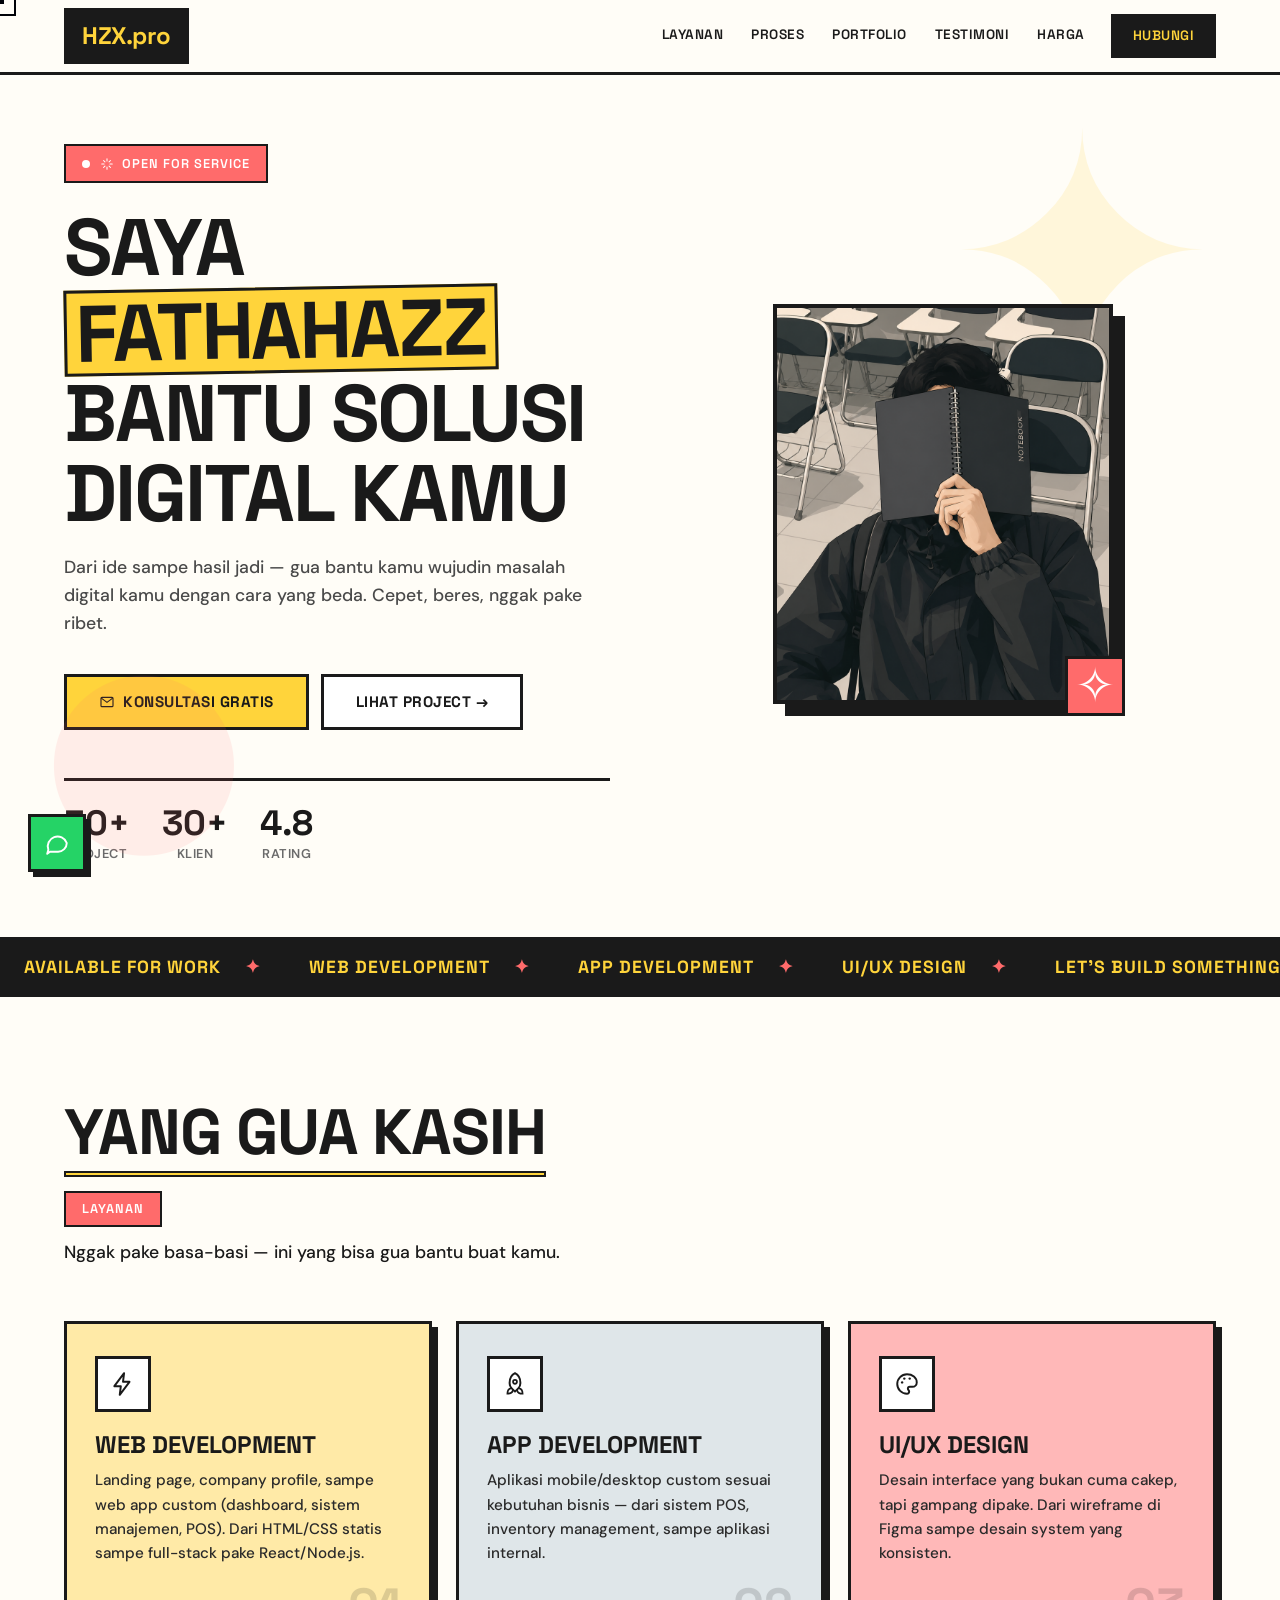
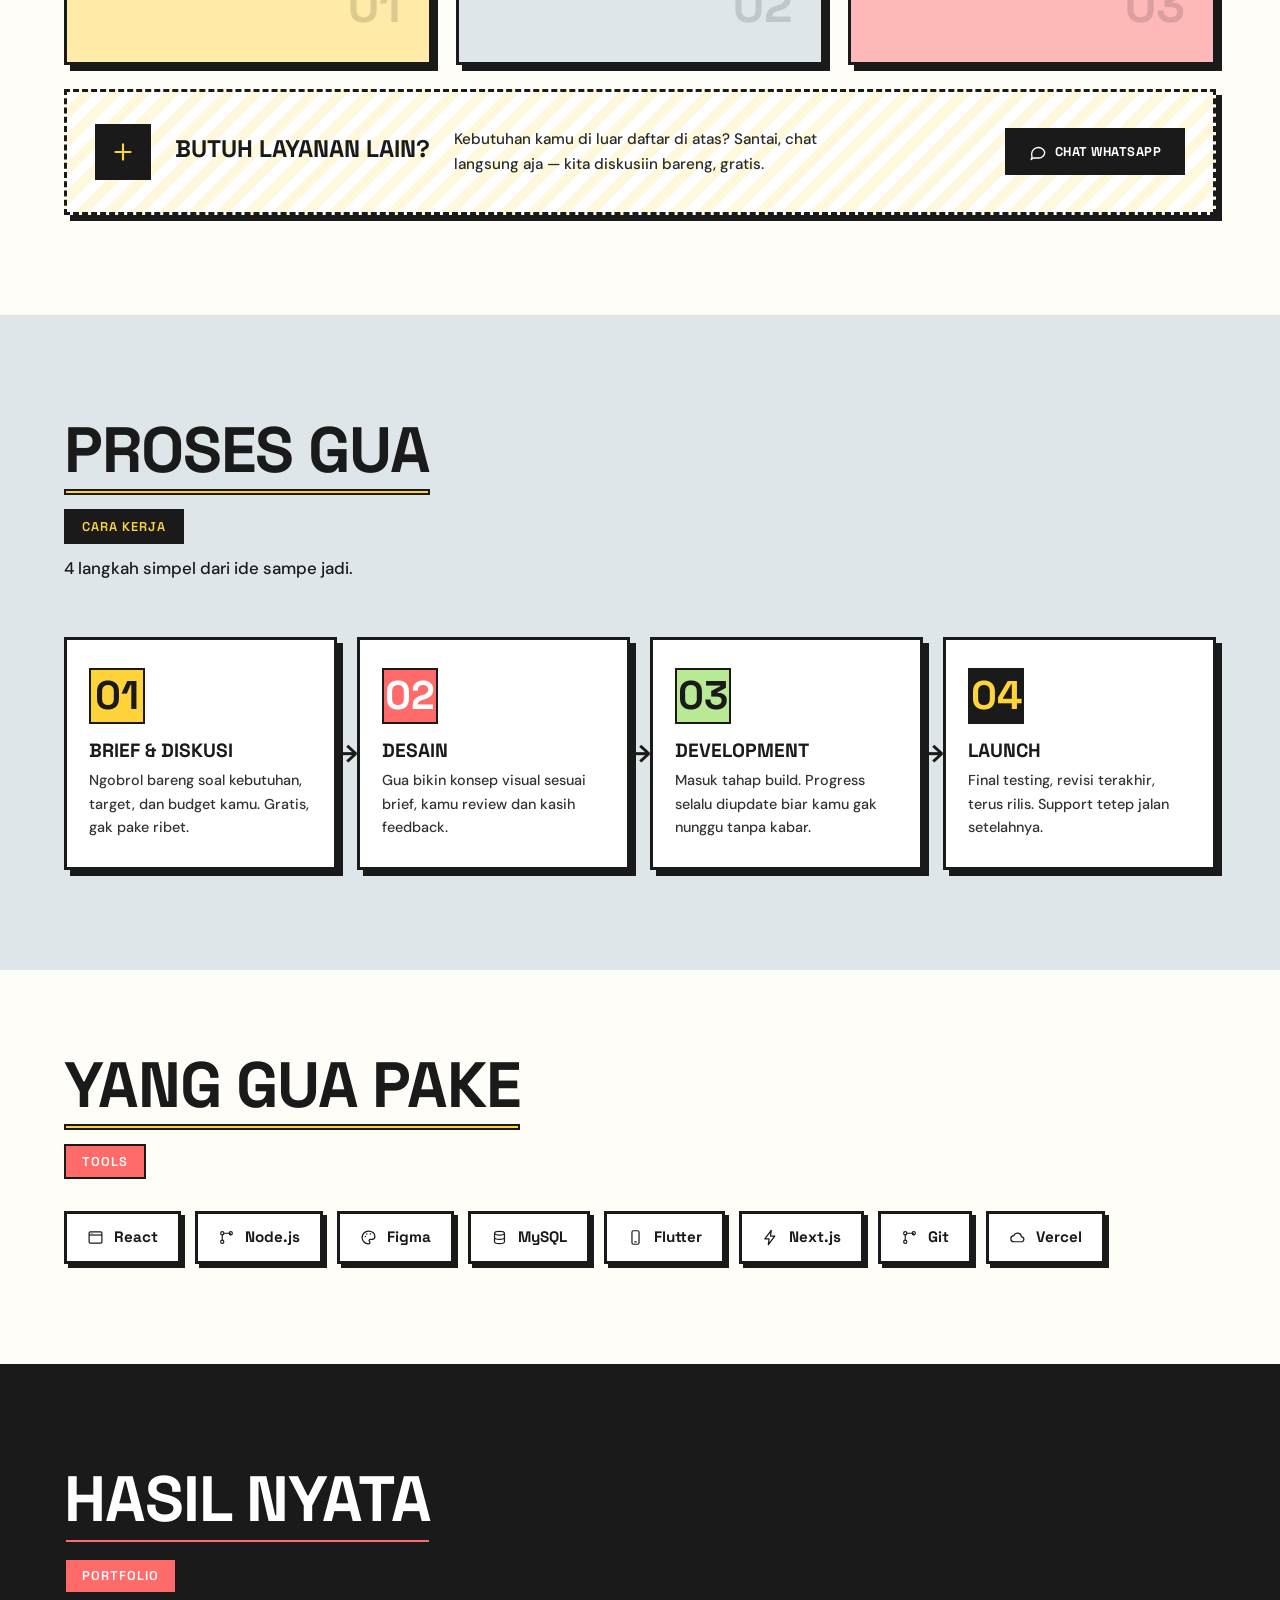
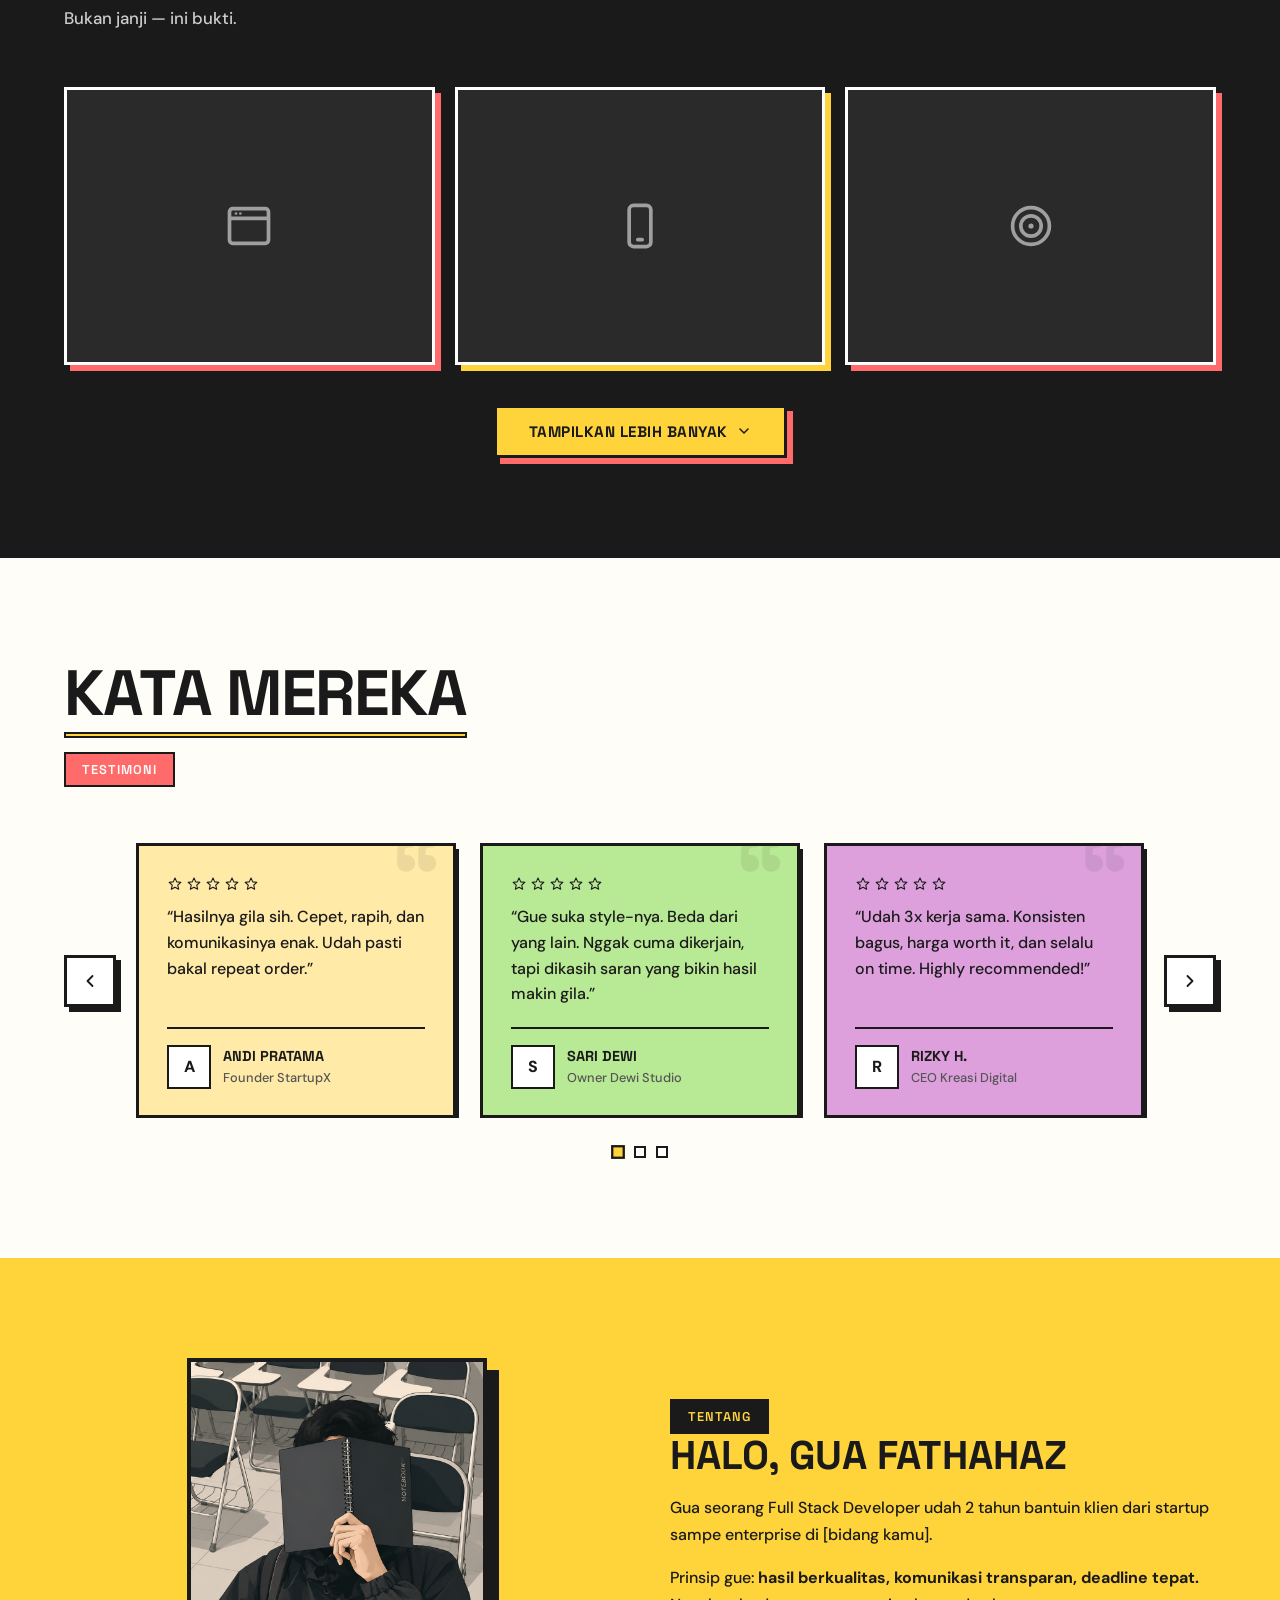
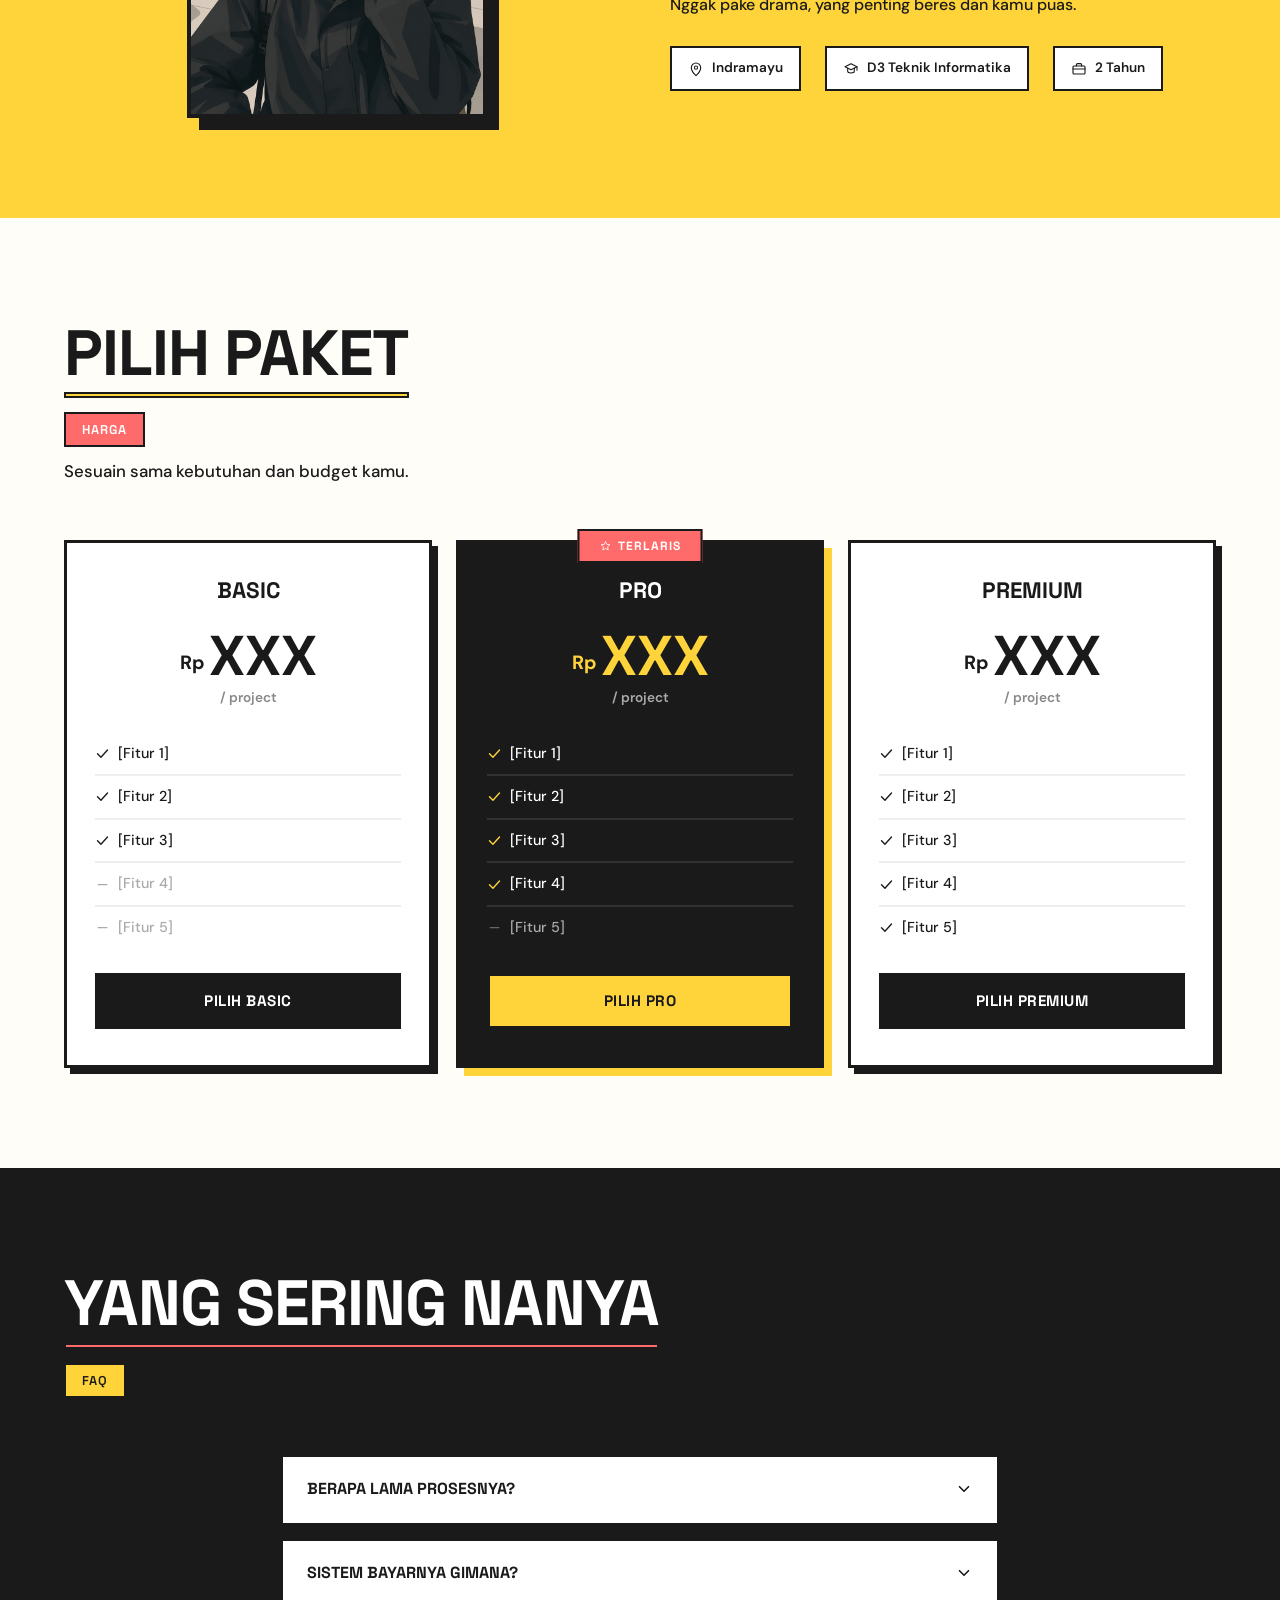
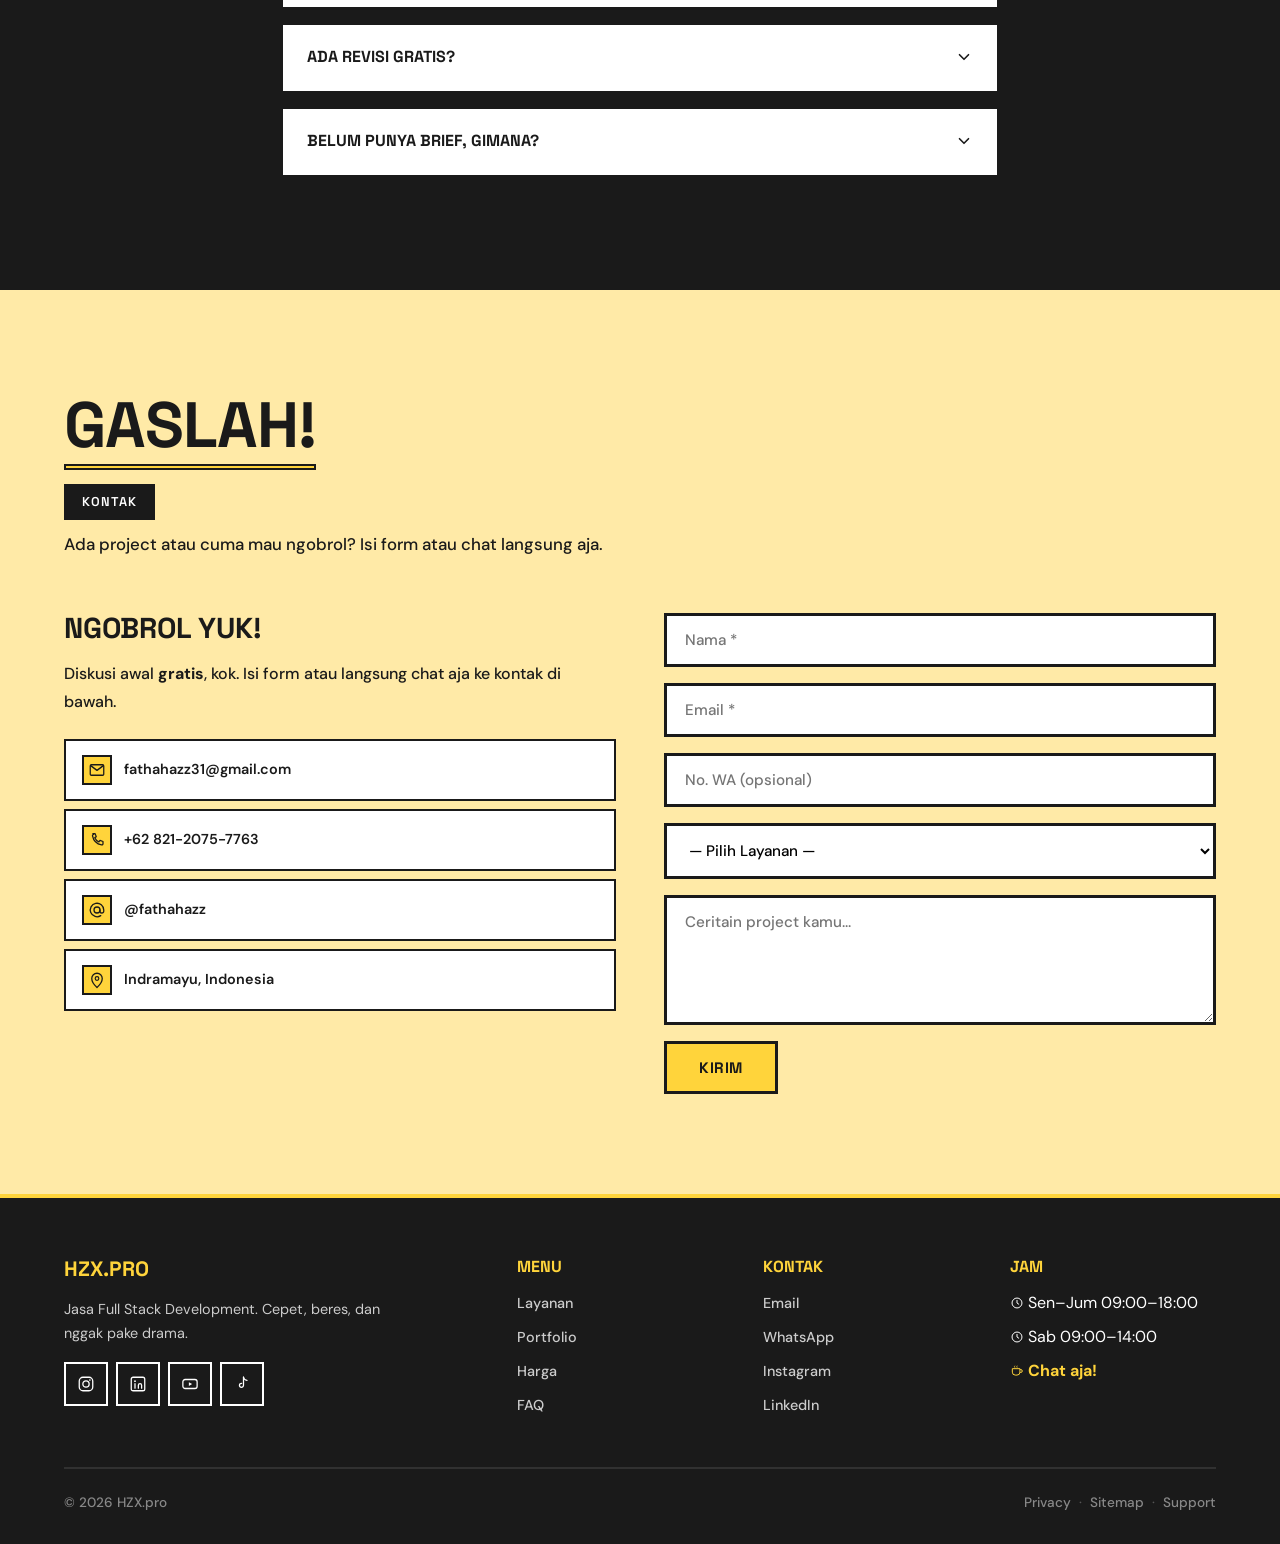
==== commit d84ca311: "idk" ====
--- a/index.html
+++ b/index.html
@@ -8,7 +8,7 @@
     <link rel="preconnect" href="https://fonts.googleapis.com">
     <link
         href="https://fonts.googleapis.com/css2?family=Inter:wght@700;800;900&family=Space+Grotesk:wght@500;600;700&family=DM+Sans:opsz,wght@9..40,400;9..40,500;9..40,600;9..40,700;9..40,800&display=swap"
-        rel="stylesheet">
+        rel="stylesheet">git
     <link rel="stylesheet" href="style.css" />
 </head>
 
--- a/style.css
+++ b/style.css
@@ -1626,6 +1626,14 @@
     }
 }
 
+@media (prefers-reduced-motion: reduce) {
+
+    .nav-links.open,
+    .nav-links.closing {
+        animation: none !important;
+    }
+}
+
 /* ===== BACK TO TOP ===== */
 .back-to-top {
     position: fixed;
@@ -2168,7 +2176,8 @@
         display: flex;
     }
 
-    .nav-links.open {
+    .nav-links.open,
+    .nav-links.closing {
         display: flex;
         flex-direction: column;
         position: absolute;
@@ -2179,18 +2188,47 @@
         border-bottom: 3px solid #1a1a1a;
         padding: 20px 24px;
         gap: 16px;
-        animation: navSlideDown 0.28s ease;
+        transform-origin: top center;
+    }
+
+    .nav-links.open {
+        animation: navSlideDown 0.55s cubic-bezier(0.34, 1.56, 0.64, 1) both;
+    }
+
+    .nav-links.closing {
+        animation: navSlideUp 0.22s ease-in both;
     }
 
     @keyframes navSlideDown {
+        0% {
+            opacity: 0;
+            transform: translateY(-30px) scaleY(0.85);
+        }
+
+        60% {
+            opacity: 1;
+            transform: translateY(6px) scaleY(1.03);
+        }
+
+        80% {
+            transform: translateY(-2px) scaleY(0.99);
+        }
+
+        100% {
+            opacity: 1;
+            transform: translateY(0) scaleY(1);
+        }
+    }
+
+    @keyframes navSlideUp {
         from {
-            opacity: 0;
-            transform: translateY(-10px);
-        }
-
-        to {
             opacity: 1;
             transform: translateY(0);
+        }
+
+        to {
+            opacity: 0;
+            transform: translateY(-16px);
         }
     }
 
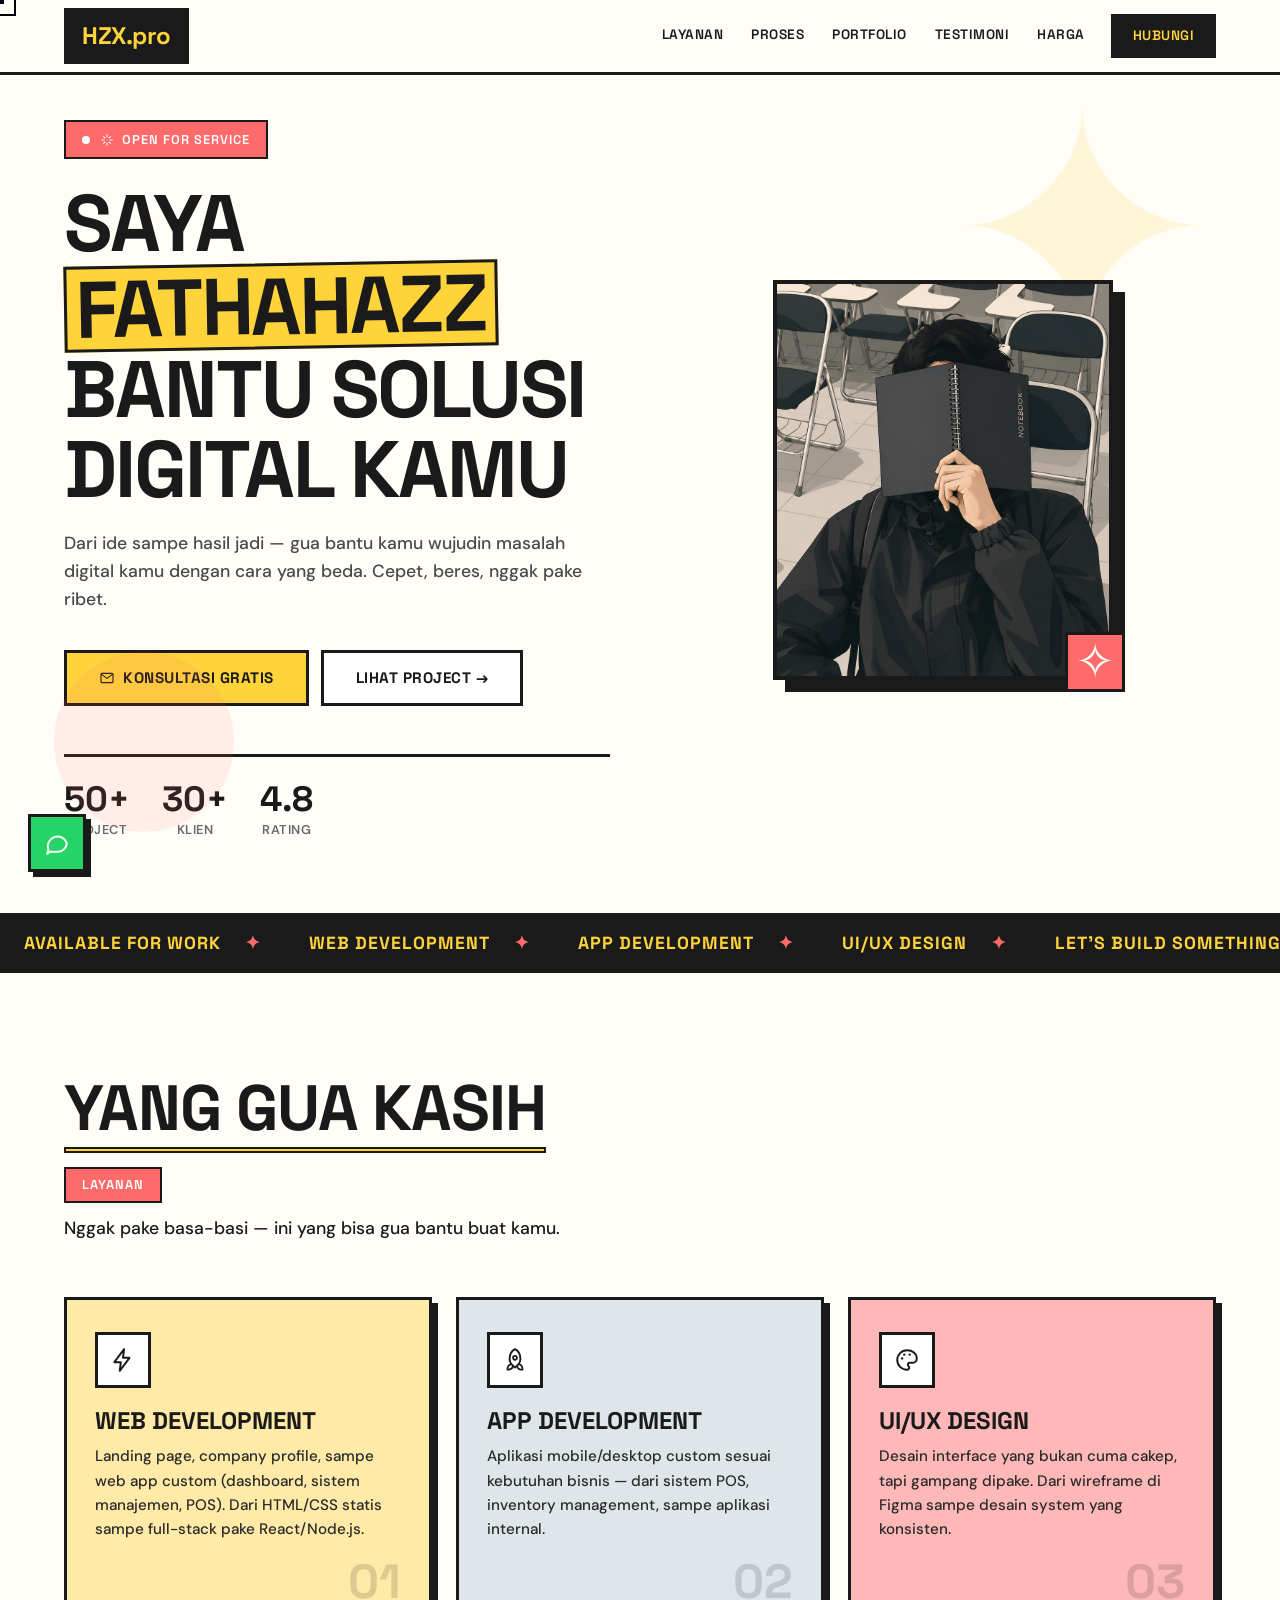
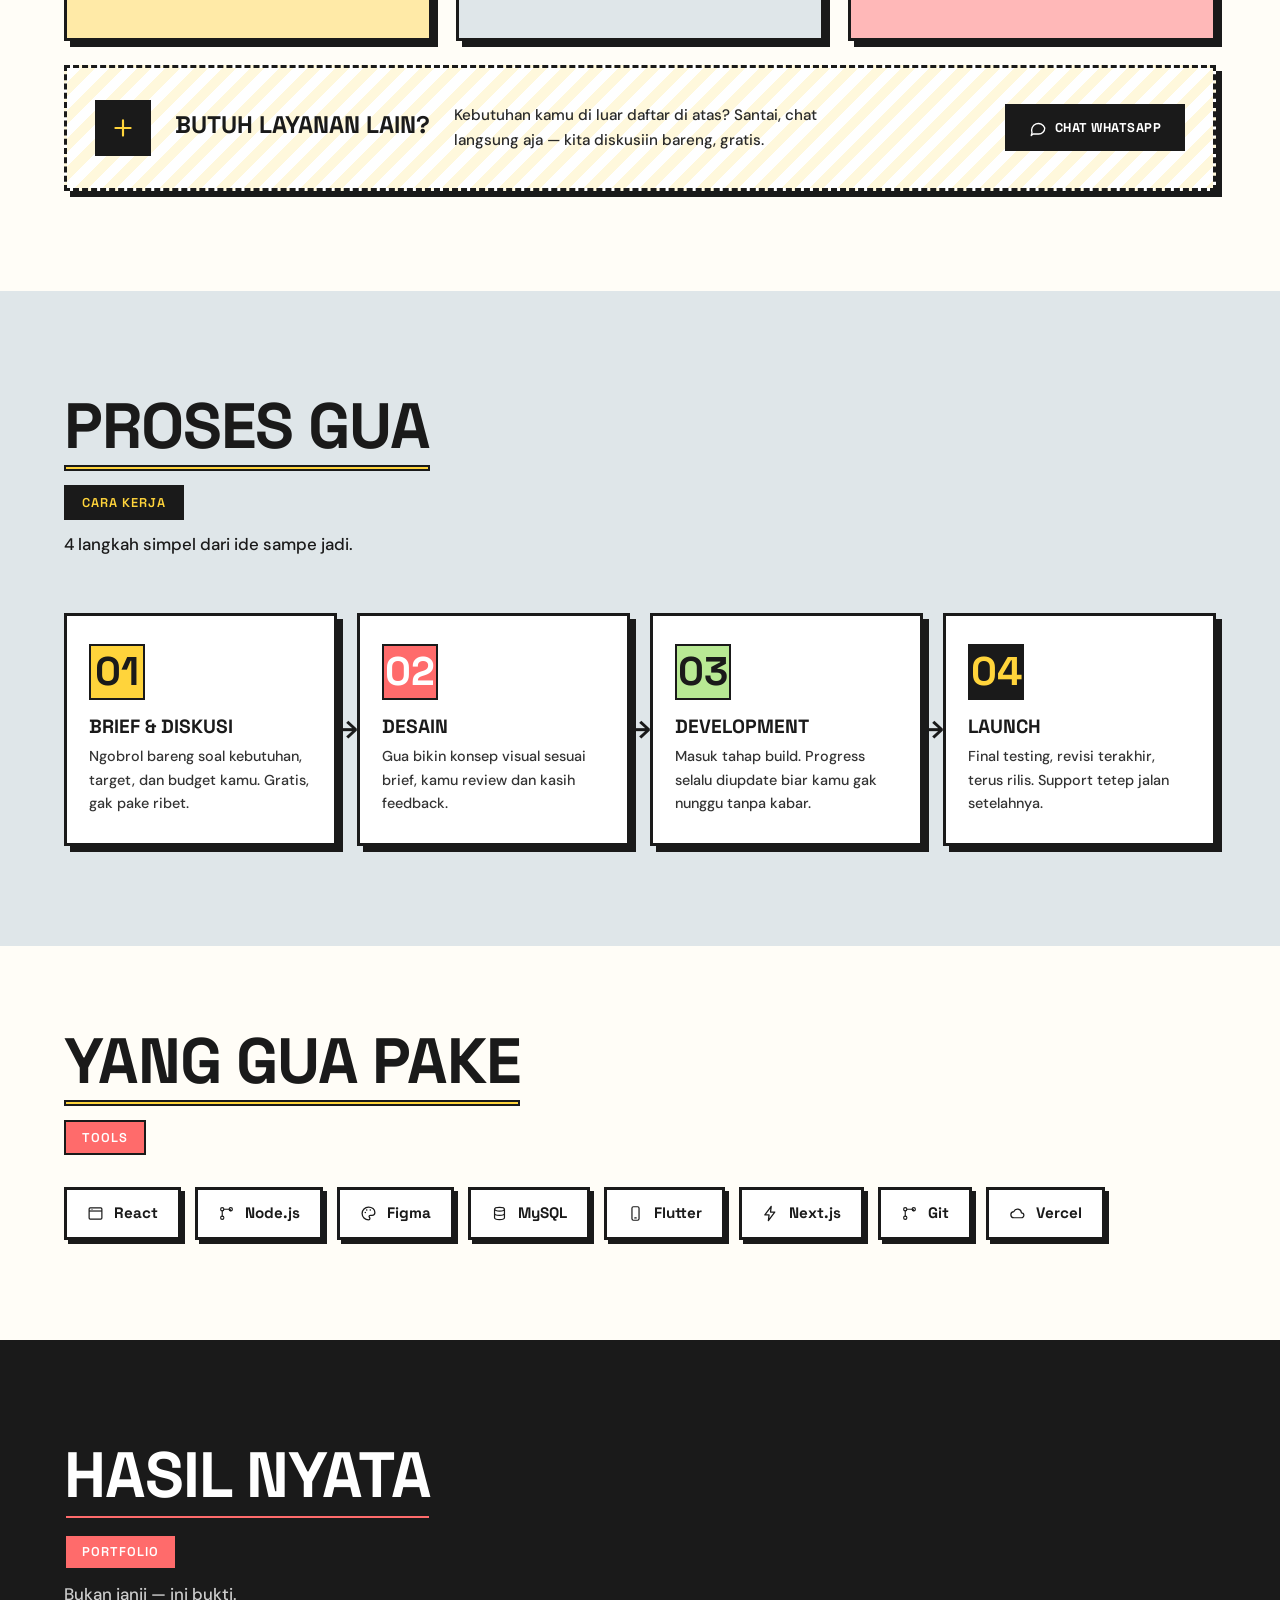
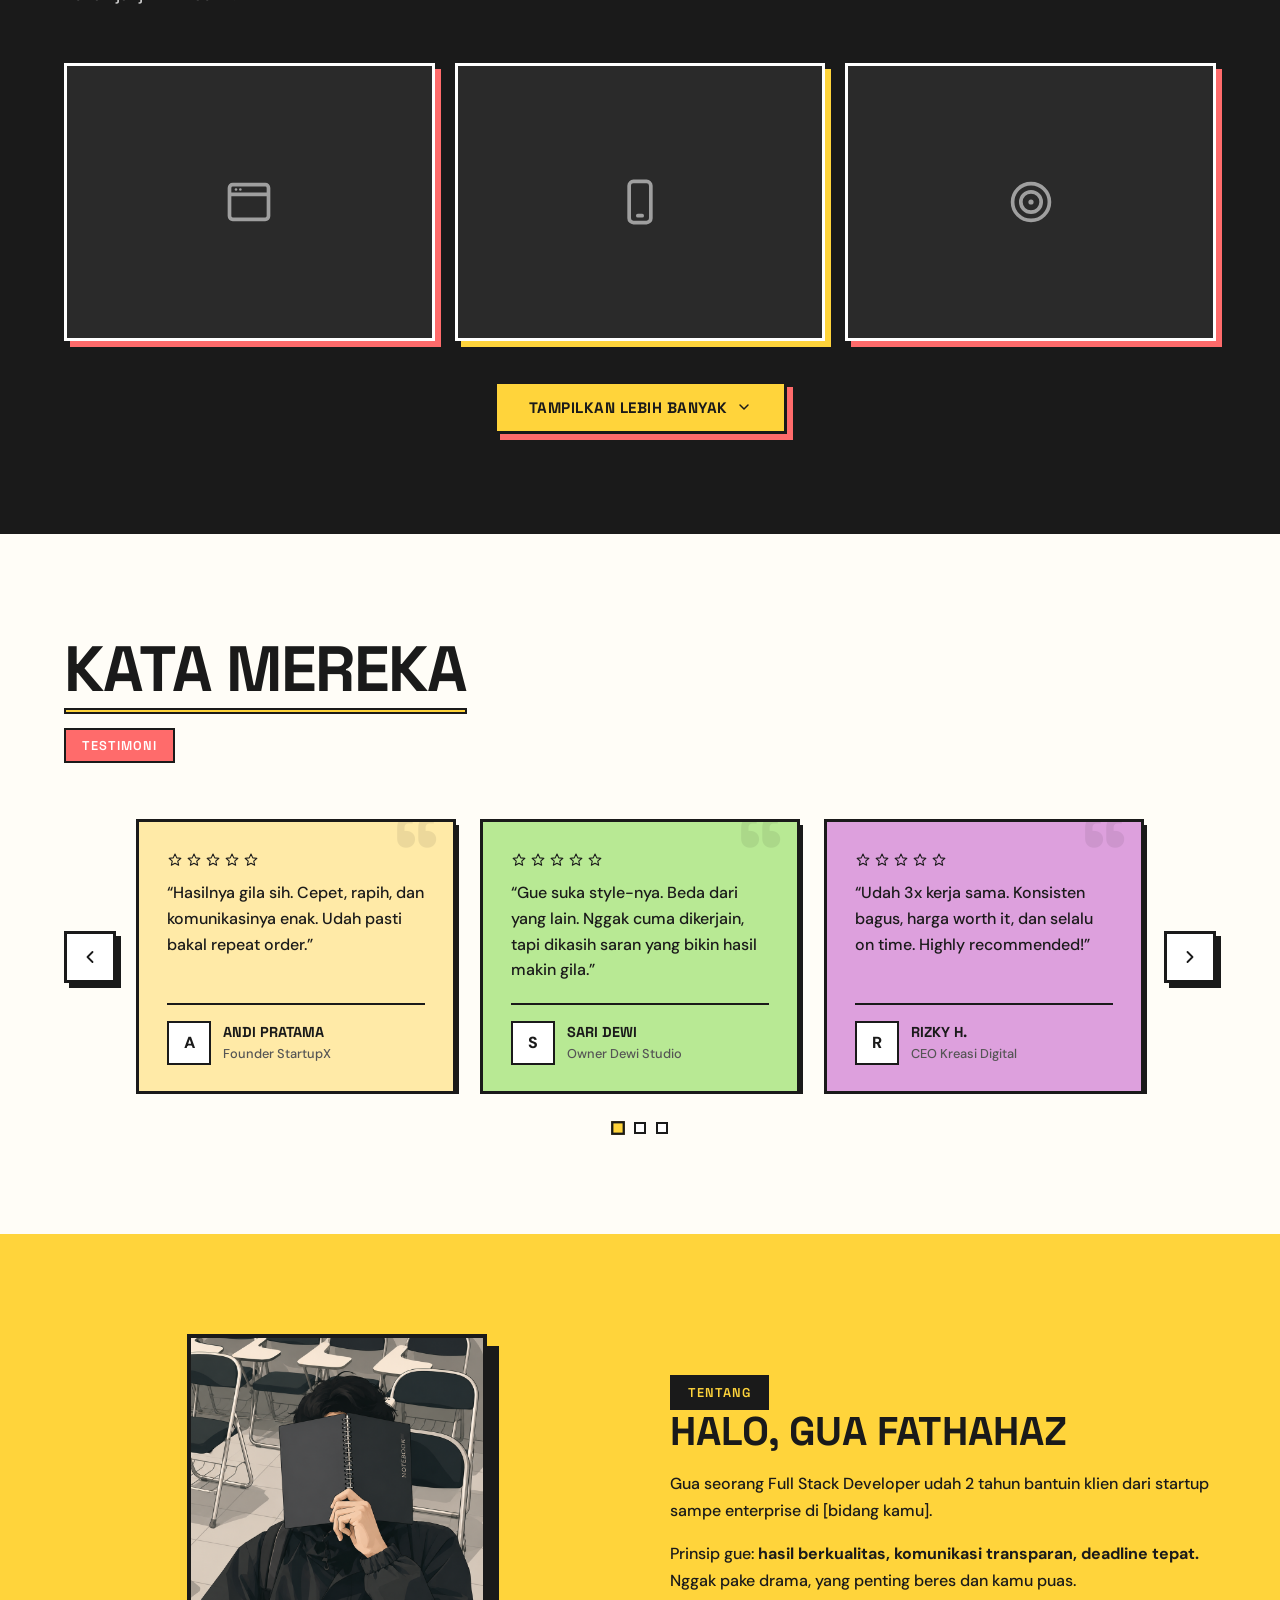
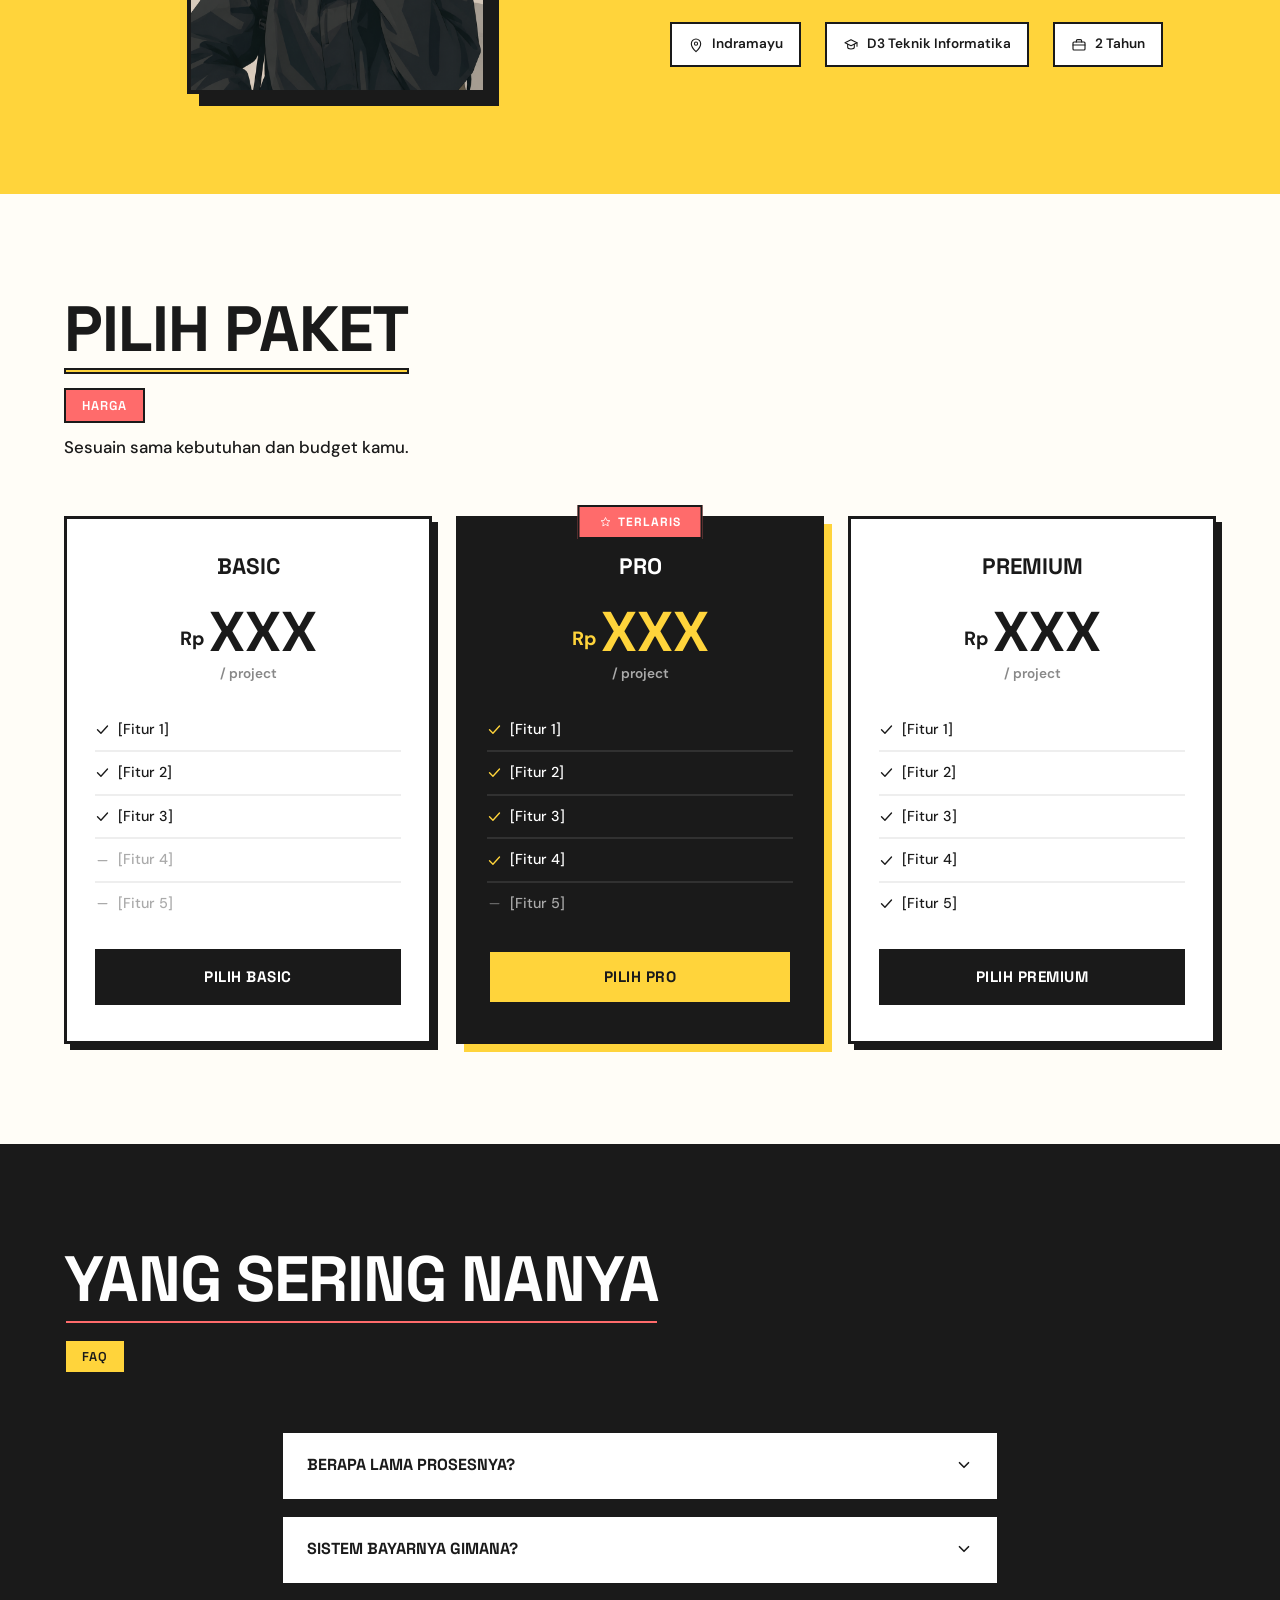
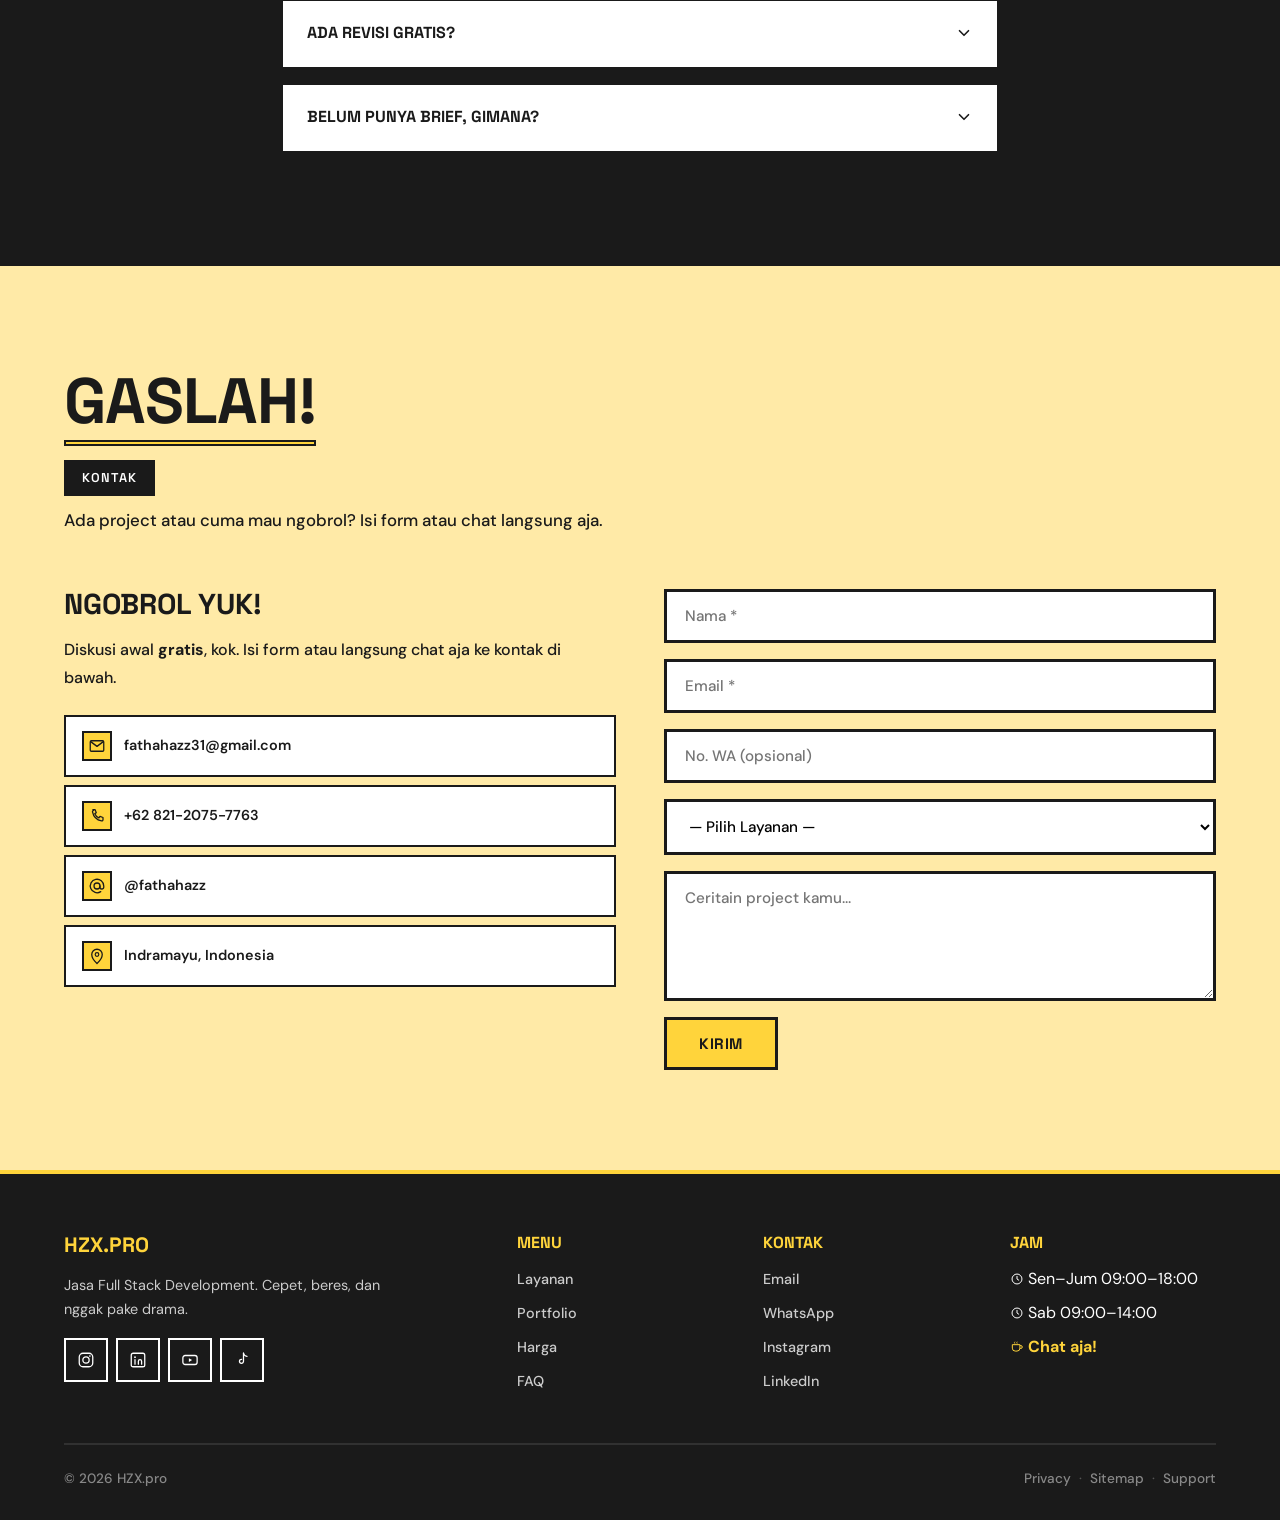
==== commit 3dfbc6ae: "last but not least" ====
--- a/index.html
+++ b/index.html
@@ -8,7 +8,7 @@
     <link rel="preconnect" href="https://fonts.googleapis.com">
     <link
         href="https://fonts.googleapis.com/css2?family=Inter:wght@700;800;900&family=Space+Grotesk:wght@500;600;700&family=DM+Sans:opsz,wght@9..40,400;9..40,500;9..40,600;9..40,700;9..40,800&display=swap"
-        rel="stylesheet">git
+        rel="stylesheet">
     <link rel="stylesheet" href="style.css" />
 </head>
 
